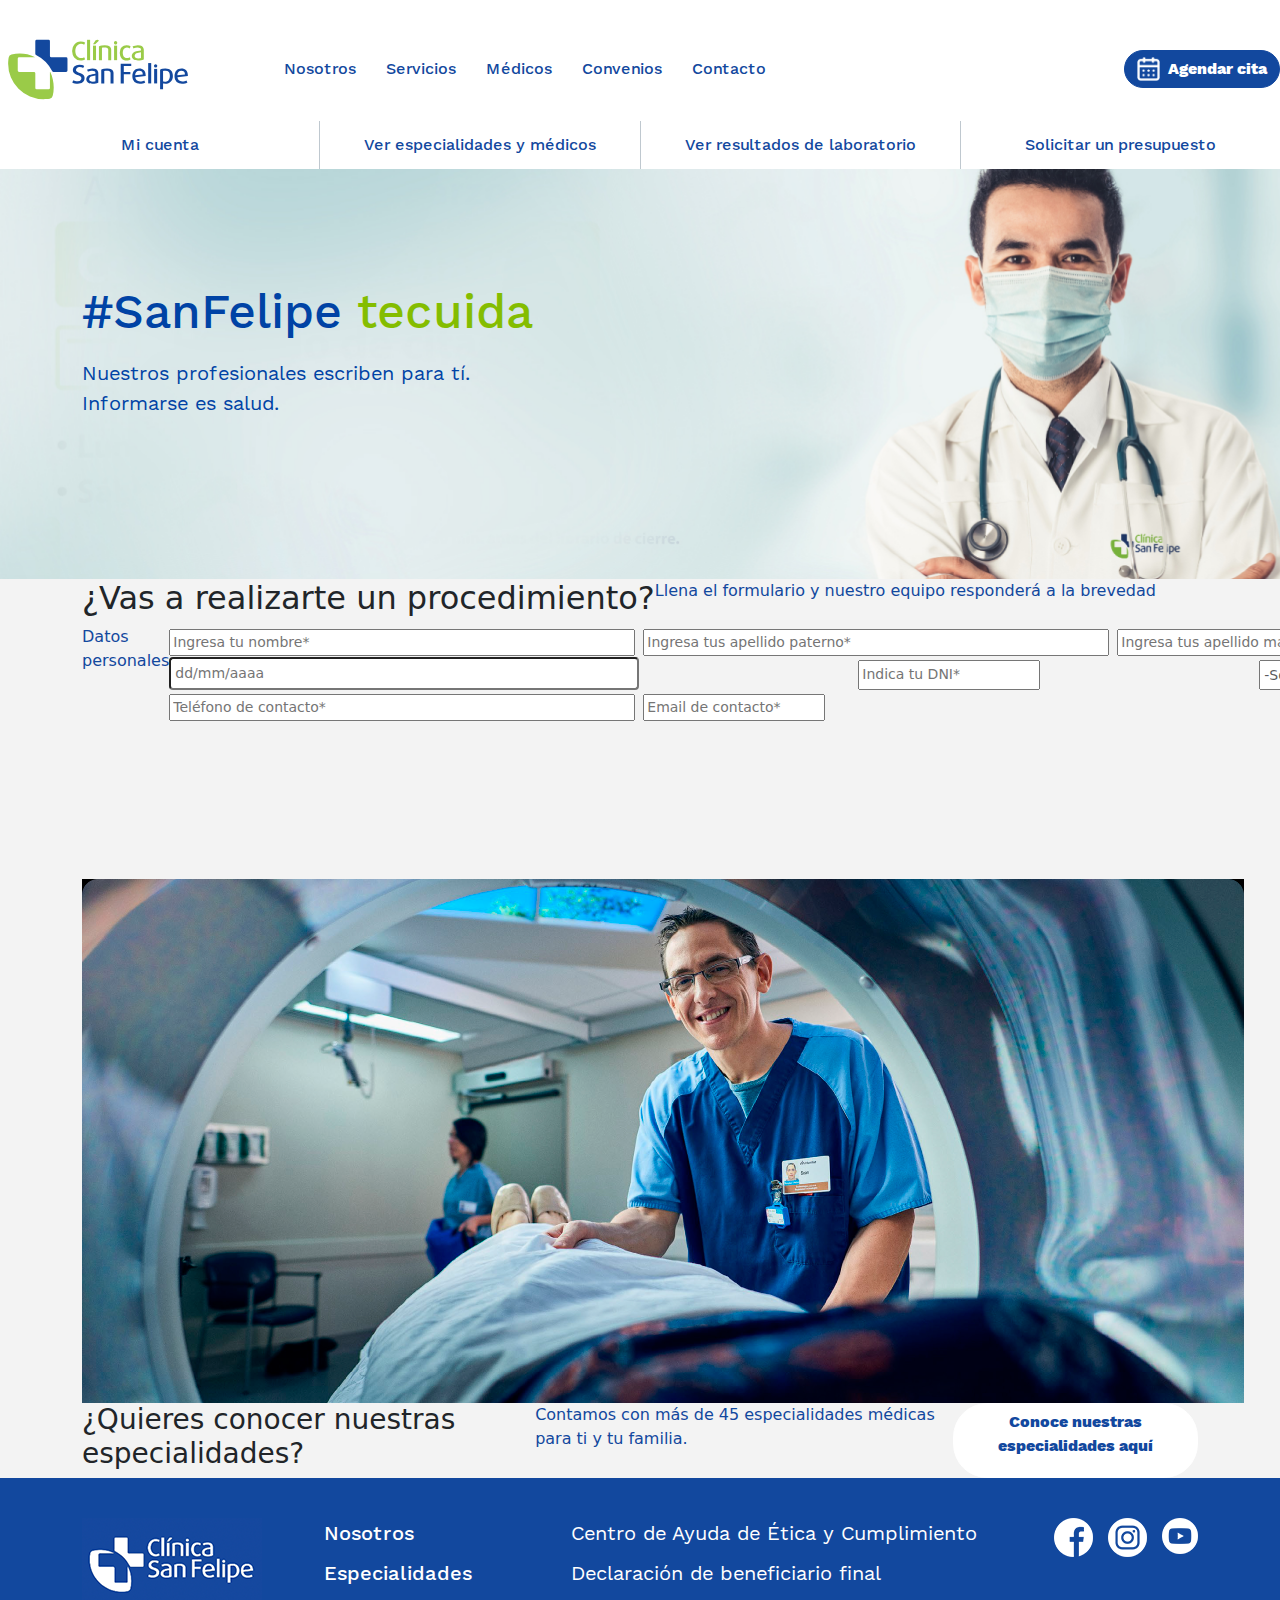
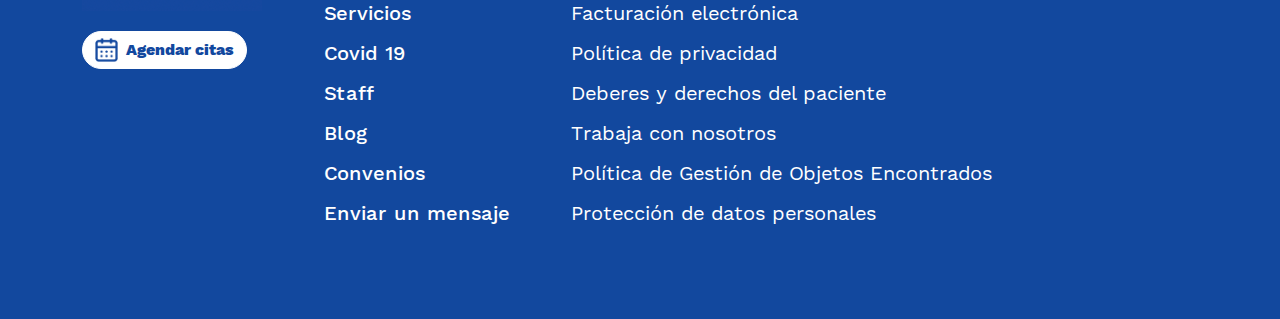
==== blog.html @ bca21cb3 "especialidades" ====
<!DOCTYPE html>
<html lang="en">
<head>
    <meta charset="UTF-8">
    <meta name="viewport" content="width=device-width, initial-scale=1.0">
    <title>Clínica San Felipe una clínica privada que ofrece atención de salud de alta complejidad a sus pacientes. | Clinica San Felipe</title>

    <link rel="stylesheet" href="https://cdnjs.cloudflare.com/ajax/libs/animate.css/4.1.1/animate.min.css"/>

    <script src="https://code.jquery.com/jquery-3.6.0.min.js"></script>

    <link href="https://cdn.jsdelivr.net/npm/bootstrap@5.3.3/dist/css/bootstrap.min.css" rel="stylesheet" integrity="sha384-QWTKZyjpPEjISv5WaRU9OFeRpok6YctnYmDr5pNlyT2bRjXh0JMhjY6hW+ALEwIH" crossorigin="anonymous">
    <script src="https://cdn.jsdelivr.net/npm/bootstrap@5.3.3/dist/js/bootstrap.bundle.min.js" integrity="sha384-YvpcrYf0tY3lHB60NNkmXc5s9fDVZLESaAA55NDzOxhy9GkcIdslK1eN7N6jIeHz" crossorigin="anonymous"></script>
    <script src="js/owl.carousel.min.js"></script>    
    <script src="js/bootstrap-datepicker.js"></script>

    <link rel="stylesheet" href="js/assets/owl.carousel.min.css">
    <link rel="stylesheet" href="js/assets/owl.theme.default.min.css">
    <link rel="stylesheet" href="js/assets/ajax-loader.gif">
    <link rel="stylesheet" href="css/style.css">
    <link rel="stylesheet" href="css/blog.css">
    <link rel="stylesheet" href="css/datepicker.css">
    <link rel="shortcut icon" href="images/favicon.png" type="image/png">

    <script src="js/scripts.js"></script>
</head>
<body>
    <!-- header -->
    <div class="header">
        <div class="d-flex menu">
            <div class="d-flex align-items-center gap-5">
                <div class="area-logo">
                    <img src="images/nuevo-logo-san-felipe-final-01.svg" alt="logo" class="logo">
                </div>
                <div class="cta-mobile">
                    <a href="" class="btn btn-primary gap-2">
                        <img src="images/calendar.png" alt="" class="animacion-bounce">
                        <span>Agendar cita</span>
                    </a>
                </div>
                <ul class="list-menu">
                    <li class="item"><a href="">Nosotros</a></li>
                    <li class="item"><a href="">Servicios</a></li>
                    <li class="item"><a href="">Médicos</a></li>
                    <li class="item"><a href="">Convenios</a></li>
                    <li class="item"><a href="">Contacto</a></li>
                </ul>
            </div>
            <div class="d-flex align-items-center gap-4">
                <div class="telefono">
                    <a href="tel:012190000">
                        <img src="images/phone.png" alt="">
                        <span>219 0000</span>
                    </a>  
                </div>
                <div class="cta">
                    <a href="" class="btn btn-primary gap-2">
                        <img src="images/calendar.png" alt="" class="animacion-bounce">
                        <span>Agendar cita</span>
                    </a>
                </div>
                <button class="navbar-toggler collapsed">
                    <span class="navbar-toggler-icon"></span>
                </button>
                <div class="menu-mobile">
                    <button class="btn btn-close">
                    </button>
                    <div class="d-flex flex-column gap-2">
                        <div class="telefono">
                            <a href="tel:012190000">
                                <img src="images/phone.png" alt="">
                                <span>219 0000</span>
                            </a>  
                        </div>
                        <ul class="list-menu">
                            <li class="item"><a href="nosotros.html">Nosotros</a></li>
                            <li class="item"><a href="">Servicios</a></li>
                            <li class="item"><a href="">Médicos</a></li>
                            <li class="item"><a href="">Convenios</a></li>
                            <li class="item"><a href="">Contacto</a></li>
                        </ul>
                    </div>
                </div>
            </div>
        </div>
        <div class="d-flex submenu">
            <ul class="list-submenu">
                <li class="item"><a href="">Mi cuenta</a></li>
                <li class="item"><a href="">Ver especialidades y médicos</a></li>
                <li class="item"><a href="">Ver resultados de laboratorio</a></li>
                <li class="item"><a href="">Solicitar un presupuesto</a></li>
            </ul>
        </div>
    </div>
    <!-- fin header -->

    <div class="d-flex flex-column px-0 container-csf">
        <!-- banner -->
        <section class="banner-nosotros">
            <div class="container h-100">
                <div class="d-flex banner-nosotros-texto">
                    <h1>#SanFelipe <span class="verde">tecuida</span></h1>
                    <p>Nuestros profesionales escriben para tí. <br>
                        Informarse es salud. </p>
                </div>
            </div>
        </section>
        <!-- fin banner -->
        <!-- servicios -->
        <section class="servicios">
            <div class="container">
                <div class="d-flex servicios-texto">
                    <h2>
                        ¿Vas a realizarte un procedimiento?
                    </h2>
                    <p>
                        Llena el formulario y nuestro equipo responderá a la brevedad
                    </p>
                </div>
            </div>
        </section>
        <!-- fin servicios -->

        <section>
            <div class="container">
                <div class="d-flex formulario-contacto">

                    <div class="d-flex deco">
                        <div class="line"></div>
                        <p>
                            Datos personales
                        </p>
                        <div class="line"></div>
                    </div>
                    
                   
                    <form action="" class="form">
                        <div class="d-flex inputs">
                            <div class="d-flex flex-column">
                                <div class="d-flex row-inputs-3 gap-2">
                                    <div class="d-flex">
                                        <input type="text" id="nombres" name="nombres" value="" size="60" maxlength="50" placeholder="Ingresa tu nombre*" class="form-text required" required="required">
                                    </div>
                                    <div class="d-flex">
                                        <input type="text" id="apellidoP" name="apellidoP" value="" size="60" maxlength="50" placeholder="Ingresa tus apellido paterno*" class="form-text required" required="required">
                                    </div>
                                    <div class="d-flex">
                                        <input type="text" id="apellidoM" name="apellidom" value="" size="60" maxlength="50" placeholder="Ingresa tus apellido materno*" class="form-text required" required="required">
                                    </div>
                                </div>
                                <div class="d-flex row-inputs-3 gap-2">
                                    <div class="d-flex flex-fill">
                                        <input type="text" id="fecha" name="fecha" value="" size="60" maxlength="50" placeholder="dd/mm/aaaa" class="form-text required datepicker" required="required">
                                    </div>
                                    <div class="d-flex flex-fill">
                                        <input type="number" id="dni" name="dni" value="" size="60" maxlength="50" placeholder="Indica tu DNI*" class="form-text required" required="required">
                                    </div>
                                    <div class="d-flex flex-fill">
                                        <select name="sexo" id="sexo" class="form-text required">
                                            <option value="">-Seleccionar-</option>
                                            <option value="hombre">Hombre</option>
                                            <option value="mujer">Mujer</option>
                                        </select>
                                    </div>
                                </div>
                                
                                <div class="d-flex row-inputs-2 gap-2">
                                    <div class="d-flex ">
                                        <input type="text" id="telefono" name="telefono" value="" size="60" maxlength="9" placeholder="Teléfono de contacto*" class="form-text required" required="required">
                                    </div>
                                    <div class="d-flex flex-fill">
                                        <input type="email" id="correo_electronico" name="correo_electronico" value="" size="20" maxlength="120" placeholder="Email de contacto*" class="form-text required" required="required" >
                                    </div>
                                </div>
                                
                            </div>
                        </div>
                    </form>


                    <div class="d-flex deco">
                        <div class="line"></div>
                        <p>
                            Datos de procedimiento (revisa los datos en tu órden médica)
                        </p>
                        <div class="line"></div>
                    </div>
                    
                   
                    <form action="" class="form">
                        <div class="d-flex inputs">
                            <div class="d-flex flex-column">

                                <div class="d-flex row-inputs-2 gap-2">
                                    <div class="d-flex ">
                                        <input type="text" id="especialidad" name="especialidad" value="" size="60" maxlength="120" placeholder="Especialidad" class="form-text required" required="required">
                                    </div>
                                    <div class="d-flex flex-fill">
                                        <input type="text" id="diagnostico" name="diagnostico" value="" size="20" maxlength="120" placeholder="Diagnostico" class="form-text required" required="required" >
                                    </div>
                                </div>

                                <div class="d-flex row-inputs-3 gap-2">
                                    <div class="d-flex">
                                        <input type="text" id="dias" name="dias" value="" size="60" maxlength="50" placeholder="días de hospitalización" class="form-text required" required="required">
                                    </div>
                                    <div class="d-flex flex-fill">
                                        <input type="text" id="fecha2" name="fecha2" value="" size="60" maxlength="50" placeholder="dd/mm/aaaa" class="form-text required datepicker" required="required">
                                    </div>
                                    <div class="d-flex">
                                        <select name="sexo" id="sexo" class="form-text required">
                                            <option value="" selected="selected">- Seleccionar -</option>
                                            <option value="No">No</option>
                                            <option value="Otro">Otro</option>
                                            <option value="Colsanitas">Colsanitas</option>
                                            <option value="La Positiva Seguros y Reaseguros">La Positiva Seguros y Reaseguros</option>
                                            <option value="Mapfre Perú Cia. de Seguros y Reaseguros">Mapfre Perú Cia. de Seguros y Reaseguros</option>
                                            <option value="Mapfre Perú S.A. Entidad Prestadora de Salud">Mapfre Perú S.A. Entidad Prestadora de Salud</option>
                                            <option value="Oncosalud S.A.C">Oncosalud S.A.C</option>
                                            <option value="Pacífico Peruano Suiza">Pacífico Peruano Suiza</option>
                                            <option value="Pacífico EPS">Pacífico EPS</option>
                                            <option value="Rimac Internacional Cia. de Seguros">Rimac Internacional Cia. de Seguros</option>
                                            <option value="Rimac Internacional E.P.S">Rimac Internacional E.P.S</option>
                                        </select>
                                    </div>
                                </div>

                                <div class="d-flex row-inputs-3 gap-2">
                                    <div class="d-flex flex-fill">
                                        <input type="text" id="medico" name="medico" value="" size="60" maxlength="50" placeholder="Médico tratante" class="form-text required" required="required">
                                    </div>
                                    <div class="d-flex flex-fill">
                                        <input type="text" id="intervencion" name="intervencion" value="" size="60" maxlength="50" placeholder="Nombre de la intervención" class="form-text required" required="required">
                                    </div>
                                    <div class="d-flex flex-fill flex-column align-items-end">
                                        <input type="file" id="medico" name="medico" value="" size="60" maxlength="50" placeholder="Médico tratante" class="form-text required" required="required">
                                        <span style="text-align: right; font-size: 12px;">
                                            Máximo 1 fichero.<br>
                                            límite de 2 MB. <br>
                                            Tipos permitidos: jpg, pdf, doc, docx.
                                        </span>
                                    </div>
                                </div>
                                
                            </div>
                        </div>
                        <div class="d-flex justify-content-center align-items-center pb-3 gap-1" style="width:100%;">
                                Cláusula Informativa de 
                                <a href="#" target="_blank">Protección de Datos Personales</a> 
                                * 
                        </div> 
                        <div class="d-flex form-cta">
                                
                            <div class="d-flex flex-column">
                                <p>(*) Campo Obligatorio</p>
                                <div class="d-flex">
                                    <input type="checkbox" id="acepto_cookies" name="acepto_cookies" value="" class="form-checkbox" required="required">
                                    <div style="width:100%;">He leído y acepto las condiciones establecidas en la <a href="#" target="_blank">política de cookies</a> * </div>
                                </div>
                            </div>

                            <div class="d-flex cta">
                                <a href="" class="btn btn-primary" type="submit">Enviar</a>
                            </div>
                            
                        </div>

                        
                        
                    </form>
                </div>
            </div>
        </section>

        
         <!--banner-->
         <section class="banner">
            <div class="container banner-servicios">
                <div class="d-flex banner-img">
                    <img src="images/banner-servicios-bottom.png" alt="">
                </div>
                <div class="d-flex banner-texto">
                    <h3>¿Quieres conocer nuestras especialidades?
                    </h3>
                    <p>Contamos con más de 45 especialidades médicas para ti y tu familia.</p>
                    <a href="" class="btn btn-primary-basic">Conoce nuestras especialidades aquí </a>
                </div>
            </div>
        </section>
        <!--fin banner-->
        
    </div>

    <!-- footer --> 
    <div class="footer">
        <div class="container container-footer">
            <div class="d-flex footer-col w-150px">
                <img src="images/logo2.png" alt="">
                <div class="cta">
                    <a href="" class="btn btn-primary-basic gap-2">
                        <img src="images/calendar.png" alt="" class="animacion-bounce">
                        <span>Agendar citas</span>
                    </a>
                </div>
            </div>
            <div class="d-flex footer-col w-150px">
                <ul class="list-footer">
                    <li class="item"><a href="">Nosotros</a></li>
                    <li class="item"><a href="">Especialidades</a></li>
                    <li class="item"><a href="">Servicios</a></li>
                    <li class="item"><a href="">Covid 19</a></li>
                    <li class="item"><a href="">Staff</a></li>
                    <li class="item"><a href="">Blog</a></li>
                    <li class="item"><a href="">Convenios</a></li>
                    <li class="item"><a href="">Enviar un mensaje</a></li>
                </ul>
            </div>
            <div class="d-flex footer-col">
                <ul class="list-footer-2">
                    <li class="item"><a href="">Centro de Ayuda de Ética y Cumplimiento</a></li>
                    <li class="item"><a href="">Declaración de beneficiario final</a></li>
                    <li class="item"><a href="">Facturación electrónica</a></li>
                    <li class="item"><a href="">Política de privacidad</a></li>
                    <li class="item"><a href="">Deberes y derechos del paciente</a></li>
                    <li class="item"><a href="">Trabaja con nosotros</a></li>
                    <li class="item"><a href="">Política de Gestión de Objetos Encontrados</a></li>
                    <li class="item"><a href="">Protección de datos personales</a></li>
                </ul>
            </div>
            <div class="d-flex footer-col">
                <div class="rrss">
                    <a href=""><img src="images/fb2.png" alt=""></a>
                    <a href=""><img src="images/insta2.png" alt=""></a>
                    <a href=""><img src="images/ytb2.png" alt=""></a>
                </div>
                <div class="cta-mobile">
                    <a href="" class="btn btn-primary-basic gap-2 px-4 py-2">
                        <img src="images/calendar.png" alt="" class="animacion-bounce">
                        <span>Agendar citas</span>
                    </a>
                </div>
            </div>
        </div>

    </div>
    <!-- fin footer -->

    <div class="scroll-to-top">
        <img src="images/arrow-grey.png" alt="" class="w-75">
    </div>

    <script>
        $('.datepicker').datepicker();
    </script>
</body>
</html>
---- css/style.css ----
/*    style global */
/*colores
#12489e
*/
@font-face {
    font-family: 'Work Sans Light';
    src: url(../fonts/WorkSans-Bold.ttf) format('truetype');
    font-weight: 100;
    font-display: fallback;
}
@font-face {
    font-family: 'Work Sans Regular';
    src: url(../fonts/WorkSans-Regular.ttf) format('truetype');
    font-weight: 400;
    font-display: fallback;
}
@font-face {
    font-family: 'Work Sans Medium';
    src: url(../fonts/WorkSans-Medium.ttf) format('truetype');
    font-weight: 500;
    font-display: fallback;
}
@font-face {
    font-family: 'Work Sans Bold';
    src: url(../fonts/WorkSans-Medium.ttf) format('truetype');
    font-weight: 600;
    font-display: fallback;
}
@font-face {
    font-family: 'Work Sans Extra Bold';
    src: url(../fonts/WorkSans-ExtraBold.ttf) format('truetype');
    font-weight: 700;
    font-display: fallback;
}
@font-face {
    font-family: 'Work Sans Black';
    src: url(../fonts/WorkSans-Black.ttf) format('truetype');
    font-weight: 900;
    font-display: fallback;
}



a,
p,i,
.title,
.subtitle{
    color: #12489e;
}
p.strong{
    font-family: 'Work Sans Extra Bold' !important;
}
h4{
    letter-spacing: -0.75px;
}
.btn-primary{
    background-color: #12489e !important;
    border-color: #12489e !important;
    color: #fff !important;
}
.btn-primary-outline{
    background-color: #ffff !important;
    border-color: #0043A5 !important;
    color: #0043A5 !important;
}
.btn-primary-basic{
    background-color: #fff !important;
    border-color: #fff !important;
    color: #12489e !important;
}
.btn-secondary{
    background-color: #84bd00 !important;
    border-color: #84bd00 !important;
    color: #fff !important;
}
.btn-secondary-basic{
    background-color: #fff !important;
    border-color: #fff !important;
    color: #84bd00 !important;
}
.btn-italic{
    font-style: italic !important;
}

input[type=text]:focus,
input[type=number]:focus,
input[type=email]:focus{
    outline: none;
}

.header{
    position: relative;
    width: 100%;
    display: flex;
    flex-direction: column;
    align-items: center;

    background-color: #fff;
}
.navbar-toggler{
    display: none;
    padding: 10px;
}
.navbar-toggler-icon{
    background-image: url(../images/icon-menu.svg);
}
.cta-mobile{
    display: none;
}
.menu,
.submenu{
    display: flex;
    flex: 1;
    justify-content:space-between;
    width: 100%;
    max-width: 1357px;
}
.submenu{
    /* visibility: hidden; */
    position: absolute;
    bottom: -30px;
    z-index: 2;

    max-width: none;
    background-color: #BFC8CF;
    
}
.header.sticky-top{
    position: fixed;
    opacity: 0;
    top: 0;
    animation: menu; 
    animation-duration: .75s;
    animation-fill-mode: both;
}
@keyframes menu {
    0% {
      transform: translateY(-25%);
    }
    100% {
      transform: translateY(0);
      opacity: 1;
    }
  }
@-webkit-keyframes menu {
0% {
    transform: translateY(-25%);
    }
    100% {
    transform: translateY(0);
    opacity: 1;
    }
}
.header.sticky-top .submenu{
    visibility: visible;
}

.logo{
    width: 196px;
}
.list-menu,
.list-submenu{
    display: flex;
    gap: 30px;
    padding: 0px 40px;

    list-style: none;
    margin-bottom: 0;

    font-size: 16px;
    font-family: 'Work Sans Medium';
}
.list-menu a,
.list-submenu a{
    text-decoration: none;
}
.list-submenu {
    display: flex;
    flex: 1;
    gap: 1px;

    padding: 0;
}
.list-submenu .item{
    width: 25%;
    background-color: #fff;
}
.list-submenu a {
    display: flex;
    justify-content: center;
    padding: 12px 0;
}
.menu-mobile{
    display: none;

    justify-content: unset;
    flex-direction: column;
    align-items: flex-end;
    gap: 20px;
    padding: 40px 15px;
    position: fixed;
    z-index: 2000;
    transition: all 0.3s ease;
    top: 0;
    bottom: 0;
    right: -30%;
    width: 0;
    height: 100vh !important;
    display: block;
    background-color: #fff;
}
.menu-mobile.show{
    right: 0;
    width: 80%;
}
.telefono{
    display: flex;
}
.telefono a{
    display: flex;
    gap: 10px;
    align-items: center;


    text-decoration: none;

    font-size: 25px;
    font-family: 'Work Sans Bold';
}
.telefono a img{
    width: 32px;
}
.btn{
    display: flex;

    border-radius: 34px;

    font-family: 'Work Sans Extra Bold';
}
.btn.btn-primary-basic img{
    filter: invert(79%) sepia(36%) saturate(5275%) hue-rotate(211deg) brightness(81%) contrast(90%);
}

.animacion-bounce{
    width: 23px;
    height: fit-content;
    animation: slidein; 
    animation-duration: 1.5s;
    animation-iteration-count: infinite;
    animation-fill-mode: both;
}
@keyframes slidein {
    0% {
      transform: translateY(5%);
    }
    50% {
      transform: translateY(-10%);
    }
    100% {
      transform: translateY(5%);
    }
  }
  @-webkit-keyframes slidein {
    0% {
      transform: translateY(5%);
    }
    50% {
      transform: translateY(-10%);
    }
    100% {
      transform: translateY(5%);
    }
  }
.footer{
    display: flex;
    flex: 1;
    justify-content: center;

    padding: 40px 0 75px;

    background-color: #12489e;
}
.container-footer{
    display: flex;
   justify-content: space-between;

   width: 100%;
}
.list-footer{
    display: flex;
    flex-direction: column;
    gap: 10px;

    list-style: none;
    padding: 0;
}
.list-footer .item a{

    font-family: 'Work Sans Bold';
    font-size: 20px;
    text-decoration: none; 

    color: #fff;
}
.list-footer-2{
    display: flex;
    flex-direction: column;
    gap: 10px;

    list-style: none;
    padding: 0;
}
.list-footer-2 .item a{

    font-family: 'Work Sans Regular';
    font-size: 20px;
    text-decoration: none; 

    color: #fff;
}
.footer-col{
    flex-direction: column;
    align-items: flex-start;
    gap: 20px;
}
.w-150px{
    min-width: 150px;
}
.rrss{
    display: flex;
    gap: 15px;
}
.hide{
    visibility: hidden;
    max-height: 0;
    transition: all 0.3s;
}
.container-csf{
    background-color: #f3f3f3;
}
.scroll-to-top{
    display: flex;
    justify-content: center;
    align-items: center;

    cursor: pointer;
    position: fixed;
    z-index: 100;
    width: 45px;
    height: 45px;
    bottom: 30px;
    border-radius: 40px;
    right: 30px;
    margin-right: 60px;
    opacity: 0;
    transform: translateY(100px);
    transition: all 1s ease;

    background-color: #0043a5;
    border: solid 3px #84bd00;
}
.scroll-to-top img{
    transform: translateY(-2px);
}
.scroll-to-top.show-scroll{
    opacity: 1;
    transform: translateY(0px);
}

.badge{
    font-size: 12px;
    font-weight: 600;
    color: #667076;
    border: 1px solid #667076;
    padding: .2rem;
    border-radius: 3px;
    width: fit-content !important;
    margin-top: 10px;
}

.breadcrumbs{
    padding: 20px 0;

    gap: 5px;
    font-size: 16px;
    font-family: 'Work Sans Bold';
}
.breadcrumbs .bc-link{
    text-decoration: none;
    color: #667076;
}
.breadcrumbs .bc-active{
    color: #0043a5;
}

@media all and (max-width: 1280px){
    .telefono{
        display: none;
    }
    
}
@media all and (max-width: 991px){
    .scroll-to-top{
        bottom: 15px;
        right: 15px;
        margin-right: 0;
    }
    .logo{
        width: 140px;
    }
    .cta-mobile{
        display: block;
    }
    .cta{
        display: none;
    }
    .header .header-region-container{
        width: 100%;
    }
    
    .list-menu, .list-submenu{
        padding: 0;
        display: none;
    }
    .menu-mobile{
        display: flex;
    }
    .menu-mobile .telefono{
        display: block;
    }
    .menu-mobile .telefono a img{
        width: 28px;
    }
    .menu-mobile .telefono a{
        font-size: 16px;
    }
    .menu-mobile .list-menu{
        display: flex;
        flex-direction: column;
        gap: 10px;
    }
    .menu-mobile .list-menu .item{
        display: flex;
        align-self: flex-end;
    }
    .navbar-toggler{
        display: block;
    }
    .breadcrumbs{
        flex-direction: column;
    }

    .container-footer{
        flex-direction: column;
        align-items: center;
        gap: 30px;
    }
    .list-footer,
    .list-footer-2{
        text-align: center;
    }
    .list-footer .item a {
        font-family: 'Work Sans Extra Bold';
    }
    .footer-col:first-child{
        order: -2;
        border-bottom: 1px solid #fff;
        width: 85%;
        align-items: center;
    }
    .footer-col:last-child{
        order: -1;
        align-items: center;
    }
}
---- css/blog.css ----
.banner-nosotros{
    height: 440px;

    background-image: url(../images/banner_1.png);
    background-size: cover;
    background-repeat: no-repeat;
    background-position: center;
}
.banner-nosotros-texto{
    flex-direction: column;
    justify-content: center;
    gap: 10px;

    width: 465px;
    height: 100%;
}
.banner-nosotros-texto h1{
    font-size: 48px;
    font-family: 'Work Sans Bold';
    color: #0043a5;
}
.banner-nosotros-texto p{
    font-size: 20px;
    font-family: 'Work Sans Regular';

    color: #0043a5;
}
.banner-nosotros-texto h1 .verde{
    color: #84BD00;
}
---- css/datepicker.css ----
/*!
 * Datepicker for Bootstrap
 *
 * Copyright 2012 Stefan Petre
 * Improvements by Andrew Rowls
 * Licensed under the Apache License v2.0
 * http://www.apache.org/licenses/LICENSE-2.0
 *
 */
.datepicker {
  padding: 4px;
  margin-top: 1px;
  -webkit-border-radius: 4px;
  -moz-border-radius: 4px;
  border-radius: 4px;
  direction: ltr;
  /*.dow {
		border-top: 1px solid #ddd !important;
	}*/

}
.datepicker-inline {
  width: 220px;
}
.datepicker.datepicker-rtl {
  direction: rtl;
}
.datepicker.datepicker-rtl table tr td span {
  float: right;
}
.datepicker-dropdown {
  top: 0;
  left: 0;
}
.datepicker-dropdown:before {
  content: '';
  display: inline-block;
  border-left: 7px solid transparent;
  border-right: 7px solid transparent;
  border-bottom: 7px solid #ccc;
  border-bottom-color: rgba(0, 0, 0, 0.2);
  position: absolute;
  top: -7px;
  left: 6px;
}
.datepicker-dropdown:after {
  content: '';
  display: inline-block;
  border-left: 6px solid transparent;
  border-right: 6px solid transparent;
  border-bottom: 6px solid #ffffff;
  position: absolute;
  top: -6px;
  left: 7px;
}
.datepicker > div {
  display: none;
}
.datepicker.days div.datepicker-days {
  display: block;
}
.datepicker.months div.datepicker-months {
  display: block;
}
.datepicker.years div.datepicker-years {
  display: block;
}
.datepicker table {
  margin: 0;
}
.datepicker td,
.datepicker th {
  text-align: center;
  width: 20px;
  height: 20px;
  -webkit-border-radius: 4px;
  -moz-border-radius: 4px;
  border-radius: 4px;
  border: none;
}
.table-striped .datepicker table tr td,
.table-striped .datepicker table tr th {
  background-color: transparent;
}
.datepicker table tr td.day:hover {
  background: #eeeeee;
  cursor: pointer;
}
.datepicker table tr td.old,
.datepicker table tr td.new {
  color: #999999;
}
.datepicker table tr td.disabled,
.datepicker table tr td.disabled:hover {
  background: none;
  color: #999999;
  cursor: default;
}
.datepicker table tr td.today,
.datepicker table tr td.today:hover,
.datepicker table tr td.today.disabled,
.datepicker table tr td.today.disabled:hover {
  background-color: #fde19a;
  background-image: -moz-linear-gradient(top, #fdd49a, #fdf59a);
  background-image: -ms-linear-gradient(top, #fdd49a, #fdf59a);
  background-image: -webkit-gradient(linear, 0 0, 0 100%, from(#fdd49a), to(#fdf59a));
  background-image: -webkit-linear-gradient(top, #fdd49a, #fdf59a);
  background-image: -o-linear-gradient(top, #fdd49a, #fdf59a);
  background-image: linear-gradient(top, #fdd49a, #fdf59a);
  background-repeat: repeat-x;
  filter: progid:DXImageTransform.Microsoft.gradient(startColorstr='#fdd49a', endColorstr='#fdf59a', GradientType=0);
  border-color: #fdf59a #fdf59a #fbed50;
  border-color: rgba(0, 0, 0, 0.1) rgba(0, 0, 0, 0.1) rgba(0, 0, 0, 0.25);
  filter: progid:DXImageTransform.Microsoft.gradient(enabled=false);
}
.datepicker table tr td.today:hover,
.datepicker table tr td.today:hover:hover,
.datepicker table tr td.today.disabled:hover,
.datepicker table tr td.today.disabled:hover:hover,
.datepicker table tr td.today:active,
.datepicker table tr td.today:hover:active,
.datepicker table tr td.today.disabled:active,
.datepicker table tr td.today.disabled:hover:active,
.datepicker table tr td.today.active,
.datepicker table tr td.today:hover.active,
.datepicker table tr td.today.disabled.active,
.datepicker table tr td.today.disabled:hover.active,
.datepicker table tr td.today.disabled,
.datepicker table tr td.today:hover.disabled,
.datepicker table tr td.today.disabled.disabled,
.datepicker table tr td.today.disabled:hover.disabled,
.datepicker table tr td.today[disabled],
.datepicker table tr td.today:hover[disabled],
.datepicker table tr td.today.disabled[disabled],
.datepicker table tr td.today.disabled:hover[disabled] {
  background-color: #fdf59a;
}
.datepicker table tr td.today:active,
.datepicker table tr td.today:hover:active,
.datepicker table tr td.today.disabled:active,
.datepicker table tr td.today.disabled:hover:active,
.datepicker table tr td.today.active,
.datepicker table tr td.today:hover.active,
.datepicker table tr td.today.disabled.active,
.datepicker table tr td.today.disabled:hover.active {
  background-color: #fbf069 \9;
}
.datepicker table tr td.active,
.datepicker table tr td.active:hover,
.datepicker table tr td.active.disabled,
.datepicker table tr td.active.disabled:hover {
  background-color: #006dcc;
  background-image: -moz-linear-gradient(top, #0088cc, #0044cc);
  background-image: -ms-linear-gradient(top, #0088cc, #0044cc);
  background-image: -webkit-gradient(linear, 0 0, 0 100%, from(#0088cc), to(#0044cc));
  background-image: -webkit-linear-gradient(top, #0088cc, #0044cc);
  background-image: -o-linear-gradient(top, #0088cc, #0044cc);
  background-image: linear-gradient(top, #0088cc, #0044cc);
  background-repeat: repeat-x;
  filter: progid:DXImageTransform.Microsoft.gradient(startColorstr='#0088cc', endColorstr='#0044cc', GradientType=0);
  border-color: #0044cc #0044cc #002a80;
  border-color: rgba(0, 0, 0, 0.1) rgba(0, 0, 0, 0.1) rgba(0, 0, 0, 0.25);
  filter: progid:DXImageTransform.Microsoft.gradient(enabled=false);
  color: #fff;
  text-shadow: 0 -1px 0 rgba(0, 0, 0, 0.25);
}
.datepicker table tr td.active:hover,
.datepicker table tr td.active:hover:hover,
.datepicker table tr td.active.disabled:hover,
.datepicker table tr td.active.disabled:hover:hover,
.datepicker table tr td.active:active,
.datepicker table tr td.active:hover:active,
.datepicker table tr td.active.disabled:active,
.datepicker table tr td.active.disabled:hover:active,
.datepicker table tr td.active.active,
.datepicker table tr td.active:hover.active,
.datepicker table tr td.active.disabled.active,
.datepicker table tr td.active.disabled:hover.active,
.datepicker table tr td.active.disabled,
.datepicker table tr td.active:hover.disabled,
.datepicker table tr td.active.disabled.disabled,
.datepicker table tr td.active.disabled:hover.disabled,
.datepicker table tr td.active[disabled],
.datepicker table tr td.active:hover[disabled],
.datepicker table tr td.active.disabled[disabled],
.datepicker table tr td.active.disabled:hover[disabled] {
  background-color: #0044cc;
}
.datepicker table tr td.active:active,
.datepicker table tr td.active:hover:active,
.datepicker table tr td.active.disabled:active,
.datepicker table tr td.active.disabled:hover:active,
.datepicker table tr td.active.active,
.datepicker table tr td.active:hover.active,
.datepicker table tr td.active.disabled.active,
.datepicker table tr td.active.disabled:hover.active {
  background-color: #003399 \9;
}
.datepicker table tr td span {
  display: block;
  width: 23%;
  height: 54px;
  line-height: 54px;
  float: left;
  margin: 1%;
  cursor: pointer;
  -webkit-border-radius: 4px;
  -moz-border-radius: 4px;
  border-radius: 4px;
}
.datepicker table tr td span:hover {
  background: #eeeeee;
}
.datepicker table tr td span.disabled,
.datepicker table tr td span.disabled:hover {
  background: none;
  color: #999999;
  cursor: default;
}
.datepicker table tr td span.active,
.datepicker table tr td span.active:hover,
.datepicker table tr td span.active.disabled,
.datepicker table tr td span.active.disabled:hover {
  background-color: #006dcc;
  background-image: -moz-linear-gradient(top, #0088cc, #0044cc);
  background-image: -ms-linear-gradient(top, #0088cc, #0044cc);
  background-image: -webkit-gradient(linear, 0 0, 0 100%, from(#0088cc), to(#0044cc));
  background-image: -webkit-linear-gradient(top, #0088cc, #0044cc);
  background-image: -o-linear-gradient(top, #0088cc, #0044cc);
  background-image: linear-gradient(top, #0088cc, #0044cc);
  background-repeat: repeat-x;
  filter: progid:DXImageTransform.Microsoft.gradient(startColorstr='#0088cc', endColorstr='#0044cc', GradientType=0);
  border-color: #0044cc #0044cc #002a80;
  border-color: rgba(0, 0, 0, 0.1) rgba(0, 0, 0, 0.1) rgba(0, 0, 0, 0.25);
  filter: progid:DXImageTransform.Microsoft.gradient(enabled=false);
  color: #fff;
  text-shadow: 0 -1px 0 rgba(0, 0, 0, 0.25);
}
.datepicker table tr td span.active:hover,
.datepicker table tr td span.active:hover:hover,
.datepicker table tr td span.active.disabled:hover,
.datepicker table tr td span.active.disabled:hover:hover,
.datepicker table tr td span.active:active,
.datepicker table tr td span.active:hover:active,
.datepicker table tr td span.active.disabled:active,
.datepicker table tr td span.active.disabled:hover:active,
.datepicker table tr td span.active.active,
.datepicker table tr td span.active:hover.active,
.datepicker table tr td span.active.disabled.active,
.datepicker table tr td span.active.disabled:hover.active,
.datepicker table tr td span.active.disabled,
.datepicker table tr td span.active:hover.disabled,
.datepicker table tr td span.active.disabled.disabled,
.datepicker table tr td span.active.disabled:hover.disabled,
.datepicker table tr td span.active[disabled],
.datepicker table tr td span.active:hover[disabled],
.datepicker table tr td span.active.disabled[disabled],
.datepicker table tr td span.active.disabled:hover[disabled] {
  background-color: #0044cc;
}
.datepicker table tr td span.active:active,
.datepicker table tr td span.active:hover:active,
.datepicker table tr td span.active.disabled:active,
.datepicker table tr td span.active.disabled:hover:active,
.datepicker table tr td span.active.active,
.datepicker table tr td span.active:hover.active,
.datepicker table tr td span.active.disabled.active,
.datepicker table tr td span.active.disabled:hover.active {
  background-color: #003399 \9;
}
.datepicker table tr td span.old {
  color: #999999;
}
.datepicker th.switch {
  width: 145px;
}
.datepicker thead tr:first-child th,
.datepicker tfoot tr:first-child th {
  cursor: pointer;
}
.datepicker thead tr:first-child th:hover,
.datepicker tfoot tr:first-child th:hover {
  background: #eeeeee;
}
.input-append.date .add-on i,
.input-prepend.date .add-on i {
  display: block;
  cursor: pointer;
  width: 16px;
  height: 16px;
}
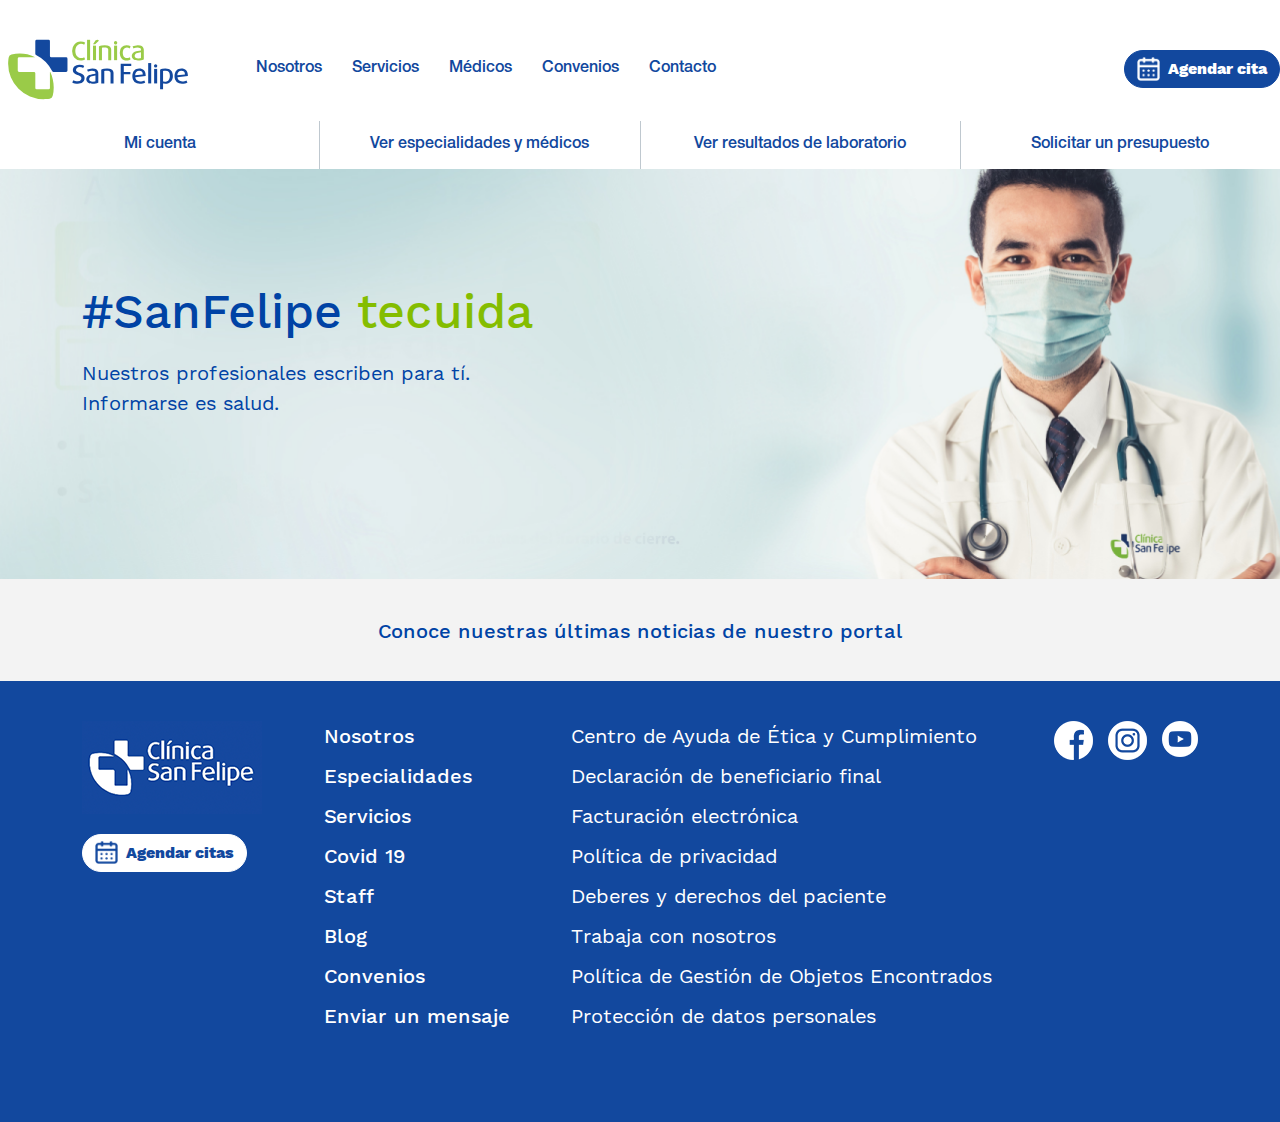
==== commit 41e3a71b: "vcx" ====
--- a/blog.html
+++ b/blog.html
@@ -111,11 +111,8 @@
             <div class="container">
                 <div class="d-flex servicios-texto">
                     <h2>
-                        ¿Vas a realizarte un procedimiento?
+                        Conoce nuestras últimas noticias de nuestro portal
                     </h2>
-                    <p>
-                        Llena el formulario y nuestro equipo responderá a la brevedad
-                    </p>
                 </div>
             </div>
         </section>
@@ -125,169 +122,10 @@
             <div class="container">
                 <div class="d-flex formulario-contacto">
 
-                    <div class="d-flex deco">
-                        <div class="line"></div>
-                        <p>
-                            Datos personales
-                        </p>
-                        <div class="line"></div>
-                    </div>
-                    
-                   
-                    <form action="" class="form">
-                        <div class="d-flex inputs">
-                            <div class="d-flex flex-column">
-                                <div class="d-flex row-inputs-3 gap-2">
-                                    <div class="d-flex">
-                                        <input type="text" id="nombres" name="nombres" value="" size="60" maxlength="50" placeholder="Ingresa tu nombre*" class="form-text required" required="required">
-                                    </div>
-                                    <div class="d-flex">
-                                        <input type="text" id="apellidoP" name="apellidoP" value="" size="60" maxlength="50" placeholder="Ingresa tus apellido paterno*" class="form-text required" required="required">
-                                    </div>
-                                    <div class="d-flex">
-                                        <input type="text" id="apellidoM" name="apellidom" value="" size="60" maxlength="50" placeholder="Ingresa tus apellido materno*" class="form-text required" required="required">
-                                    </div>
-                                </div>
-                                <div class="d-flex row-inputs-3 gap-2">
-                                    <div class="d-flex flex-fill">
-                                        <input type="text" id="fecha" name="fecha" value="" size="60" maxlength="50" placeholder="dd/mm/aaaa" class="form-text required datepicker" required="required">
-                                    </div>
-                                    <div class="d-flex flex-fill">
-                                        <input type="number" id="dni" name="dni" value="" size="60" maxlength="50" placeholder="Indica tu DNI*" class="form-text required" required="required">
-                                    </div>
-                                    <div class="d-flex flex-fill">
-                                        <select name="sexo" id="sexo" class="form-text required">
-                                            <option value="">-Seleccionar-</option>
-                                            <option value="hombre">Hombre</option>
-                                            <option value="mujer">Mujer</option>
-                                        </select>
-                                    </div>
-                                </div>
-                                
-                                <div class="d-flex row-inputs-2 gap-2">
-                                    <div class="d-flex ">
-                                        <input type="text" id="telefono" name="telefono" value="" size="60" maxlength="9" placeholder="Teléfono de contacto*" class="form-text required" required="required">
-                                    </div>
-                                    <div class="d-flex flex-fill">
-                                        <input type="email" id="correo_electronico" name="correo_electronico" value="" size="20" maxlength="120" placeholder="Email de contacto*" class="form-text required" required="required" >
-                                    </div>
-                                </div>
-                                
-                            </div>
-                        </div>
-                    </form>
-
-
-                    <div class="d-flex deco">
-                        <div class="line"></div>
-                        <p>
-                            Datos de procedimiento (revisa los datos en tu órden médica)
-                        </p>
-                        <div class="line"></div>
-                    </div>
-                    
-                   
-                    <form action="" class="form">
-                        <div class="d-flex inputs">
-                            <div class="d-flex flex-column">
-
-                                <div class="d-flex row-inputs-2 gap-2">
-                                    <div class="d-flex ">
-                                        <input type="text" id="especialidad" name="especialidad" value="" size="60" maxlength="120" placeholder="Especialidad" class="form-text required" required="required">
-                                    </div>
-                                    <div class="d-flex flex-fill">
-                                        <input type="text" id="diagnostico" name="diagnostico" value="" size="20" maxlength="120" placeholder="Diagnostico" class="form-text required" required="required" >
-                                    </div>
-                                </div>
-
-                                <div class="d-flex row-inputs-3 gap-2">
-                                    <div class="d-flex">
-                                        <input type="text" id="dias" name="dias" value="" size="60" maxlength="50" placeholder="días de hospitalización" class="form-text required" required="required">
-                                    </div>
-                                    <div class="d-flex flex-fill">
-                                        <input type="text" id="fecha2" name="fecha2" value="" size="60" maxlength="50" placeholder="dd/mm/aaaa" class="form-text required datepicker" required="required">
-                                    </div>
-                                    <div class="d-flex">
-                                        <select name="sexo" id="sexo" class="form-text required">
-                                            <option value="" selected="selected">- Seleccionar -</option>
-                                            <option value="No">No</option>
-                                            <option value="Otro">Otro</option>
-                                            <option value="Colsanitas">Colsanitas</option>
-                                            <option value="La Positiva Seguros y Reaseguros">La Positiva Seguros y Reaseguros</option>
-                                            <option value="Mapfre Perú Cia. de Seguros y Reaseguros">Mapfre Perú Cia. de Seguros y Reaseguros</option>
-                                            <option value="Mapfre Perú S.A. Entidad Prestadora de Salud">Mapfre Perú S.A. Entidad Prestadora de Salud</option>
-                                            <option value="Oncosalud S.A.C">Oncosalud S.A.C</option>
-                                            <option value="Pacífico Peruano Suiza">Pacífico Peruano Suiza</option>
-                                            <option value="Pacífico EPS">Pacífico EPS</option>
-                                            <option value="Rimac Internacional Cia. de Seguros">Rimac Internacional Cia. de Seguros</option>
-                                            <option value="Rimac Internacional E.P.S">Rimac Internacional E.P.S</option>
-                                        </select>
-                                    </div>
-                                </div>
-
-                                <div class="d-flex row-inputs-3 gap-2">
-                                    <div class="d-flex flex-fill">
-                                        <input type="text" id="medico" name="medico" value="" size="60" maxlength="50" placeholder="Médico tratante" class="form-text required" required="required">
-                                    </div>
-                                    <div class="d-flex flex-fill">
-                                        <input type="text" id="intervencion" name="intervencion" value="" size="60" maxlength="50" placeholder="Nombre de la intervención" class="form-text required" required="required">
-                                    </div>
-                                    <div class="d-flex flex-fill flex-column align-items-end">
-                                        <input type="file" id="medico" name="medico" value="" size="60" maxlength="50" placeholder="Médico tratante" class="form-text required" required="required">
-                                        <span style="text-align: right; font-size: 12px;">
-                                            Máximo 1 fichero.<br>
-                                            límite de 2 MB. <br>
-                                            Tipos permitidos: jpg, pdf, doc, docx.
-                                        </span>
-                                    </div>
-                                </div>
-                                
-                            </div>
-                        </div>
-                        <div class="d-flex justify-content-center align-items-center pb-3 gap-1" style="width:100%;">
-                                Cláusula Informativa de 
-                                <a href="#" target="_blank">Protección de Datos Personales</a> 
-                                * 
-                        </div> 
-                        <div class="d-flex form-cta">
-                                
-                            <div class="d-flex flex-column">
-                                <p>(*) Campo Obligatorio</p>
-                                <div class="d-flex">
-                                    <input type="checkbox" id="acepto_cookies" name="acepto_cookies" value="" class="form-checkbox" required="required">
-                                    <div style="width:100%;">He leído y acepto las condiciones establecidas en la <a href="#" target="_blank">política de cookies</a> * </div>
-                                </div>
-                            </div>
-
-                            <div class="d-flex cta">
-                                <a href="" class="btn btn-primary" type="submit">Enviar</a>
-                            </div>
-                            
-                        </div>
-
-                        
-                        
-                    </form>
                 </div>
             </div>
         </section>
 
-        
-         <!--banner-->
-         <section class="banner">
-            <div class="container banner-servicios">
-                <div class="d-flex banner-img">
-                    <img src="images/banner-servicios-bottom.png" alt="">
-                </div>
-                <div class="d-flex banner-texto">
-                    <h3>¿Quieres conocer nuestras especialidades?
-                    </h3>
-                    <p>Contamos con más de 45 especialidades médicas para ti y tu familia.</p>
-                    <a href="" class="btn btn-primary-basic">Conoce nuestras especialidades aquí </a>
-                </div>
-            </div>
-        </section>
-        <!--fin banner-->
         
     </div>
 
--- a/css/style.css
+++ b/css/style.css
@@ -2,6 +2,12 @@
 /*colores
 #12489e
 */
+@font-face {
+    font-family: 'Helvetica Regular';
+    src: url(../fonts/HelveticaNeueLTStd-Md.otf) format('opentype');
+    font-weight: 500;
+    font-display: fallback;
+}
 @font-face {
     font-family: 'Work Sans Light';
     src: url(../fonts/WorkSans-Bold.ttf) format('truetype');
@@ -114,6 +120,9 @@
     justify-content:space-between;
     width: 100%;
     max-width: 1357px;
+}
+.menu .d-flex.align-items-center.gap-5{
+    gap: 20px !important;
 }
 .submenu{
     /* visibility: hidden; */
@@ -168,7 +177,7 @@
     margin-bottom: 0;
 
     font-size: 16px;
-    font-family: 'Work Sans Medium';
+    font-family: 'Helvetica Regular';
 }
 .list-menu a,
 .list-submenu a{
@@ -197,7 +206,7 @@
     flex-direction: column;
     align-items: flex-end;
     gap: 20px;
-    padding: 40px 15px;
+    padding: 40px 40px;
     position: fixed;
     z-index: 2000;
     transition: all 0.3s ease;
@@ -210,8 +219,13 @@
     background-color: #fff;
 }
 .menu-mobile.show{
-    right: 0;
+    right: 0px;
     width: 80%;
+}
+button.btn.btn-close {
+    transform: translateX(10px);
+    font-size: 20px;
+    color: #0043A5;
 }
 .telefono{
     display: flex;
@@ -445,6 +459,8 @@
     }
     .navbar-toggler{
         display: block;
+        padding: 20px;
+        font-size: 20px;
     }
     .breadcrumbs{
         flex-direction: column;
--- a/css/blog.css
+++ b/css/blog.css
@@ -27,4 +27,26 @@
 }
 .banner-nosotros-texto h1 .verde{
     color: #84BD00;
+}
+
+.servicios-texto{
+    flex-direction: column;
+    align-items: center;
+    gap: 20px;
+
+    padding: 40px 0 30px;
+}
+.servicios-texto h2{
+    text-align:  center;
+    font-size: 20px;
+    font-family: 'Work Sans Medium';
+
+    color: #0043a5;
+}
+.servicios-texto p{
+    font-size: 16px;
+    font-family: 'Work Sans Regular';
+    text-align: center;
+
+    color: #667076;
 }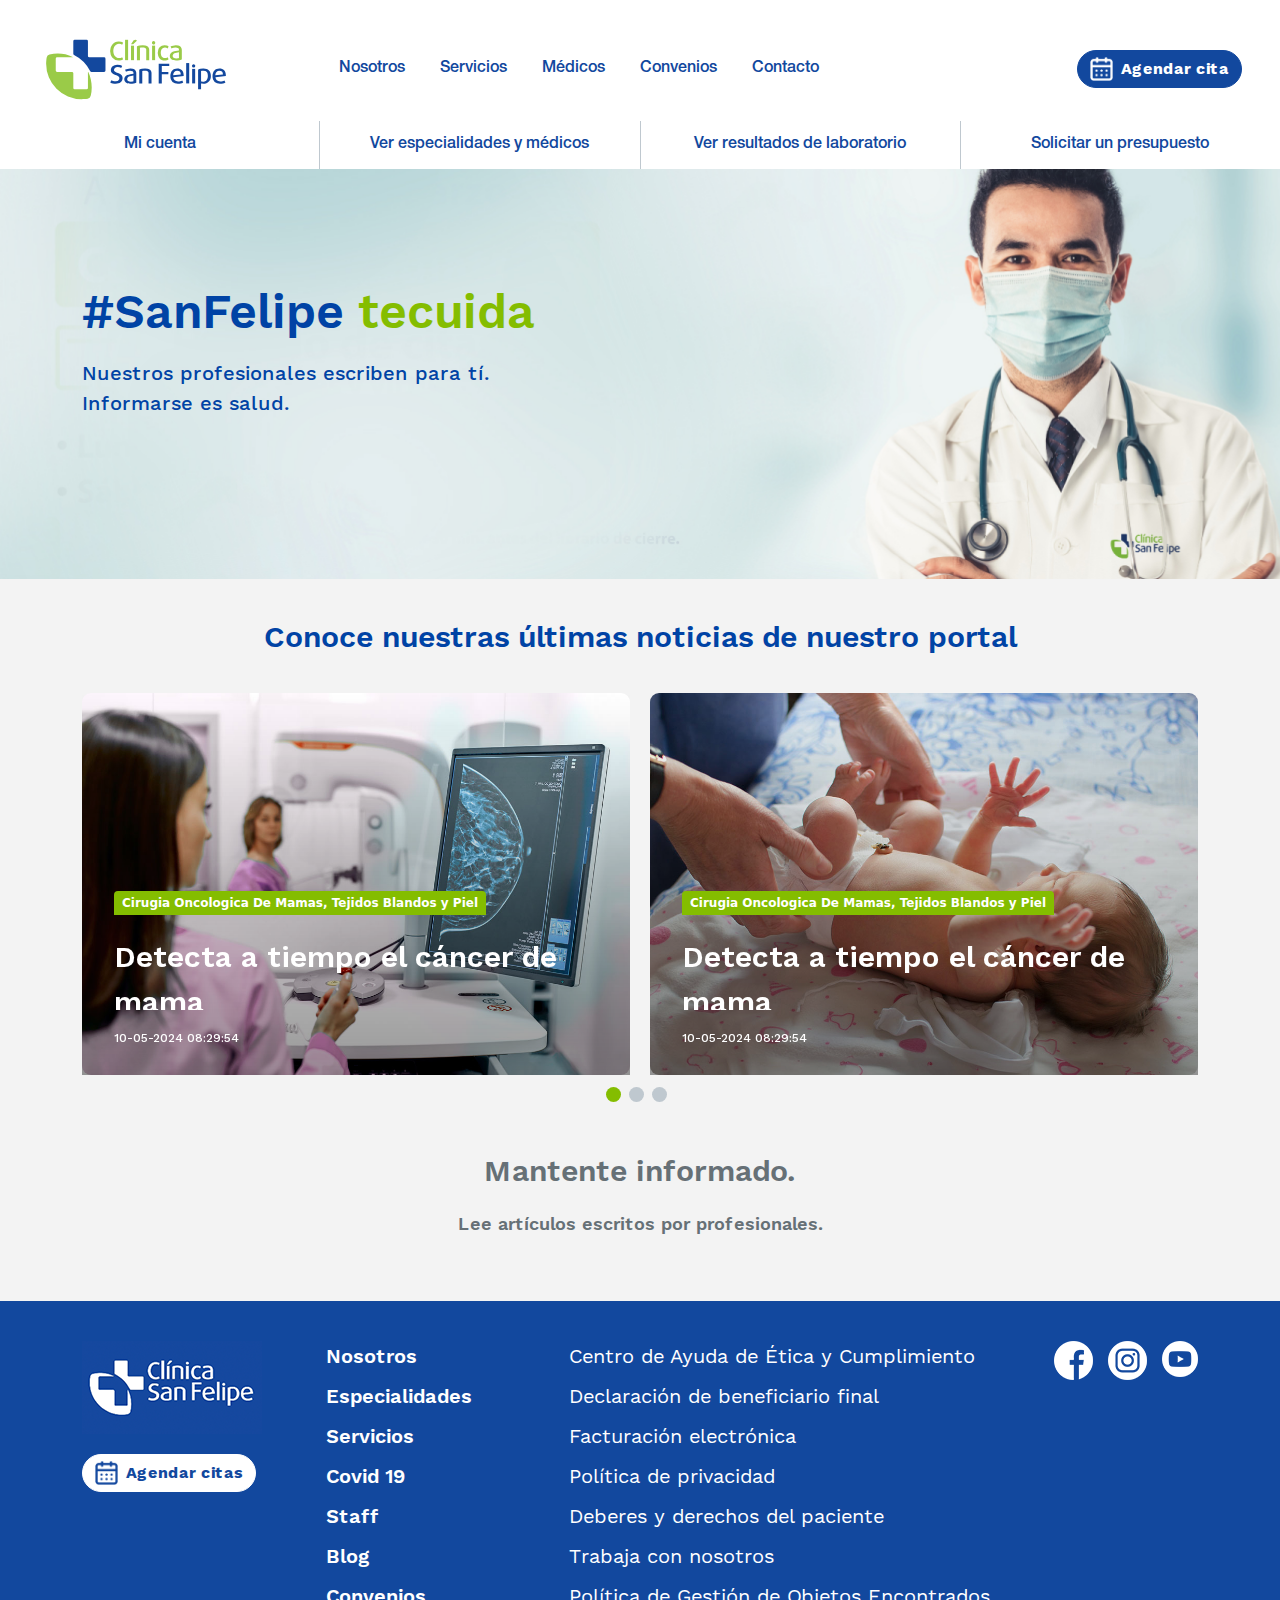
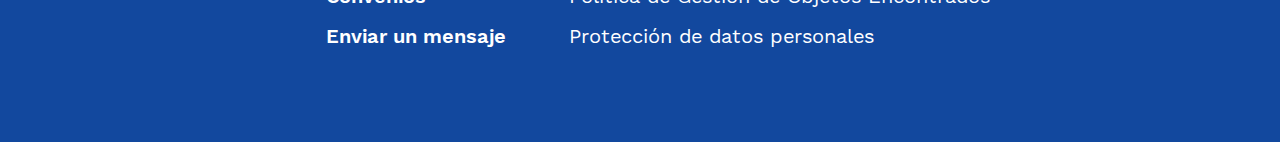
==== commit 98c18813: "blogs" ====
--- a/blog.html
+++ b/blog.html
@@ -23,6 +23,7 @@
     <link rel="shortcut icon" href="images/favicon.png" type="image/png">
 
     <script src="js/scripts.js"></script>
+    <script src="js/blog.js"></script>
 </head>
 <body>
     <!-- header -->
@@ -121,7 +122,111 @@
         <section>
             <div class="container">
                 <div class="d-flex formulario-contacto">
-
+                    <div class="owl-carousel owl-theme owl-carousel-ultimas">
+                        <div class="item">
+                            <div class="d-flex item-ultima" style="background-image: url('images/banner-um-mobile.jpg');">
+                                <div class="d-flex item-ultima-texto">
+                                    <div class="tag-flotante">
+                                        Cirugia Oncologica De Mamas, Tejidos Blandos y Piel
+                                    </div>
+                                    <div class="item-ultima-titulo">
+                                        Detecta a tiempo el cáncer de mama 
+                                    </div>
+                                    <div class="item-ultima-fecha">
+                                        10-05-2024 08:29:54
+                                    </div>
+                                </div>
+                            </div>
+                        </div>
+                        <div class="item">
+                            <div class="d-flex item-ultima" style="background-image: url('images/csf_ppl_web_mobile_que_es_y_como_se_trata_una_hernia_umbilical_0.jpg');">
+                                <div class="d-flex item-ultima-texto">
+                                    <div class="tag-flotante">
+                                        Cirugia Oncologica De Mamas, Tejidos Blandos y Piel
+                                    </div>
+                                    <div class="item-ultima-titulo">
+                                        Detecta a tiempo el cáncer de mama 
+                                    </div>
+                                    <div class="item-ultima-fecha">
+                                        10-05-2024 08:29:54
+                                    </div>
+                                </div>
+                            </div>
+                        </div>
+                        <div class="item">
+                            <div class="d-flex item-ultima" style="background-image: url('images/banner-um-mobile.jpg');">
+                                <div class="d-flex item-ultima-texto">
+                                    <div class="tag-flotante">
+                                        Cirugia Oncologica De Mamas, Tejidos Blandos y Piel
+                                    </div>
+                                    <div class="item-ultima-titulo">
+                                        Detecta a tiempo el cáncer de mama 
+                                    </div>
+                                    <div class="item-ultima-fecha">
+                                        10-05-2024 08:29:54
+                                    </div>
+                                </div>
+                            </div>
+                        </div>
+                        <div class="item">
+                            <div class="d-flex item-ultima" style="background-image: url('images/csf_ppl_web_mobile_que_es_y_como_se_trata_una_hernia_umbilical_0.jpg');">
+                                <div class="d-flex item-ultima-texto">
+                                    <div class="tag-flotante">
+                                        Cirugia Oncologica De Mamas, Tejidos Blandos y Piel
+                                    </div>
+                                    <div class="item-ultima-titulo">
+                                        Detecta a tiempo el cáncer de mama 
+                                    </div>
+                                    <div class="item-ultima-fecha">
+                                        10-05-2024 08:29:54
+                                    </div>
+                                </div>
+                            </div>
+                        </div>
+                        <div class="item">
+                            <div class="d-flex item-ultima" style="background-image: url('images/csf_ppl_web_mobile_que_es_y_como_se_trata_una_hernia_umbilical_0.jpg');">
+                                <div class="d-flex item-ultima-texto">
+                                    <div class="tag-flotante">
+                                        Cirugia Oncologica De Mamas, Tejidos Blandos y Piel
+                                    </div>
+                                    <div class="item-ultima-titulo">
+                                        Detecta a tiempo el cáncer de mama 
+                                    </div>
+                                    <div class="item-ultima-fecha">
+                                        10-05-2024 08:29:54
+                                    </div>
+                                </div>
+                            </div>
+                        </div>
+                        <div class="item">
+                            <div class="d-flex item-ultima" style="background-image: url('images/csf_ppl_web_mobile_que_es_y_como_se_trata_una_hernia_umbilical_0.jpg');">
+                                <div class="d-flex item-ultima-texto">
+                                    <div class="tag-flotante">
+                                        Cirugia Oncologica De Mamas, Tejidos Blandos y Piel
+                                    </div>
+                                    <div class="item-ultima-titulo">
+                                        Detecta a tiempo el cáncer de mama 
+                                    </div>
+                                    <div class="item-ultima-fecha">
+                                        10-05-2024 08:29:54
+                                    </div>
+                                </div>
+                            </div>
+                        </div>
+                    </div>
+                </div>
+            </div>
+        </section>
+
+        <section>
+            <div class="container">
+                <div class="d-flex texto-articulos">
+                    <h2>
+                        Mantente informado.
+                    </h2>
+                    <p>
+                        Lee artículos escritos por profesionales.
+                    </p>
                 </div>
             </div>
         </section>
@@ -187,8 +292,5 @@
         <img src="images/arrow-grey.png" alt="" class="w-75">
     </div>
 
-    <script>
-        $('.datepicker').datepicker();
-    </script>
 </body>
 </html>--- a/css/style.css
+++ b/css/style.css
@@ -17,18 +17,24 @@
 @font-face {
     font-family: 'Work Sans Regular';
     src: url(../fonts/WorkSans-Regular.ttf) format('truetype');
-    font-weight: 400;
+    font-weight: 300;
     font-display: fallback;
 }
 @font-face {
     font-family: 'Work Sans Medium';
     src: url(../fonts/WorkSans-Medium.ttf) format('truetype');
-    font-weight: 500;
+    font-weight: 400;
+    font-display: fallback;
+}
+@font-face {
+    font-family: 'Work Sans Semi Bold';
+    src: url(../fonts/WorkSans-SemiBold.ttf) format('truetype');
+    font-weight: 600;
     font-display: fallback;
 }
 @font-face {
     font-family: 'Work Sans Bold';
-    src: url(../fonts/WorkSans-Medium.ttf) format('truetype');
+    src: url(../fonts/WorkSans-Bold.ttf) format('truetype');
     font-weight: 600;
     font-display: fallback;
 }
@@ -54,7 +60,7 @@
     color: #12489e;
 }
 p.strong{
-    font-family: 'Work Sans Extra Bold' !important;
+    font-family: 'Work Sans Bold' !important;
 }
 h4{
     letter-spacing: -0.75px;
@@ -120,6 +126,9 @@
     justify-content:space-between;
     width: 100%;
     max-width: 1357px;
+}
+.menu{
+    width: 94%;
 }
 .menu .d-flex.align-items-center.gap-5{
     gap: 20px !important;
@@ -170,8 +179,8 @@
 .list-menu,
 .list-submenu{
     display: flex;
-    gap: 30px;
-    padding: 0px 40px;
+    gap: 35px;
+    padding: 0px 85px;
 
     list-style: none;
     margin-bottom: 0;
@@ -239,7 +248,7 @@
     text-decoration: none;
 
     font-size: 25px;
-    font-family: 'Work Sans Bold';
+    font-family: 'Work Sans Semi Bold';
 }
 .telefono a img{
     width: 32px;
@@ -249,7 +258,7 @@
 
     border-radius: 34px;
 
-    font-family: 'Work Sans Extra Bold';
+    font-family: 'Work Sans Bold';
 }
 .btn.btn-primary-basic img{
     filter: invert(79%) sepia(36%) saturate(5275%) hue-rotate(211deg) brightness(81%) contrast(90%);
@@ -310,7 +319,7 @@
 }
 .list-footer .item a{
 
-    font-family: 'Work Sans Bold';
+    font-family: 'Work Sans Semi Bold';
     font-size: 20px;
     text-decoration: none; 
 
@@ -397,7 +406,7 @@
 
     gap: 5px;
     font-size: 16px;
-    font-family: 'Work Sans Bold';
+    font-family: 'Work Sans Semi Bold';
 }
 .breadcrumbs .bc-link{
     text-decoration: none;
@@ -431,7 +440,9 @@
     .header .header-region-container{
         width: 100%;
     }
-    
+    .menu{
+        width: 100%;
+    }
     .list-menu, .list-submenu{
         padding: 0;
         display: none;
@@ -476,7 +487,7 @@
         text-align: center;
     }
     .list-footer .item a {
-        font-family: 'Work Sans Extra Bold';
+        font-family: 'Work Sans Bold';
     }
     .footer-col:first-child{
         order: -2;
--- a/css/blog.css
+++ b/css/blog.css
@@ -16,12 +16,12 @@
 }
 .banner-nosotros-texto h1{
     font-size: 48px;
-    font-family: 'Work Sans Bold';
+    font-family: 'Work Sans Semi Bold';
     color: #0043a5;
 }
 .banner-nosotros-texto p{
     font-size: 20px;
-    font-family: 'Work Sans Regular';
+    font-family: 'Work Sans Medium';
 
     color: #0043a5;
 }
@@ -38,15 +38,108 @@
 }
 .servicios-texto h2{
     text-align:  center;
-    font-size: 20px;
-    font-family: 'Work Sans Medium';
+    font-size: 30px;
+    font-family: 'Work Sans Semi Bold';
 
     color: #0043a5;
 }
-.servicios-texto p{
-    font-size: 16px;
-    font-family: 'Work Sans Regular';
-    text-align: center;
+.owl-carousel-ultimas .item{
+    height: 382px;
+    overflow: hidden;
+    border: none !important;
+    border-radius: 9px;
+}
+.owl-carousel-ultimas .item:before {
+    pointer-events: none;
+    position: absolute;
+    content: '';
+    width: 100%;
+    height: 100%;
+    top: 0;
+    left: 0;
+    background: linear-gradient(180deg, rgba(123, 123, 123, 0) 0%, rgba(0, 0, 0, 0.4) 100%);
+    background-blend-mode: multiply;
+}
+.item-ultima{
+    height: 100%;
 
+    background-position: center;
+    background-size: cover;
+    background-repeat: no-repeat;
+}
+.item-ultima .item-ultima-texto{
+    position: relative;
+    z-index: 1;
+
+    flex-direction: column;
+    justify-content: flex-end;
+    padding: .5rem 2rem;
+}
+.item-ultima .item-ultima-texto .tag-flotante {
+    align-self: flex-start;
+    padding: .2rem .5rem;
+
+    border-radius: 4px 4px 0px 0px;
+    z-index: 1;
+    color: #ffff;
+    font-weight: 600;
+    font-size: 0.75rem !important;
+    background-color: #84bd00;
+}
+.item-ultima .item-ultima-texto .item-ultima-titulo{
+    height: 95px;
+    overflow: hidden;
+    display: inline-block;
+
+    padding: 1.2rem 0 .2rem;
+
+    font-size: 30px;
+    color: #fff;
+    font-family: 'Work Sans Semi Bold';
+}
+.item-ultima .item-ultima-texto .item-ultima-fecha{
+    padding:  1.2rem 0;
+    font-size: 12px;
+    color: #fff;
+    font-family: 'Work Sans Medium';
+}
+.owl-carousel-ultimas .owl-dots button {
+    width: 15px;
+    height: 15px;
+    border-radius: 50%;
+    background: #BFC8CF !important;
+    margin-right: 8px;
+}
+.owl-carousel-ultimas .owl-dots button {
+    width: 15px;
+    height: 15px;
+    border-radius: 50%;
+    background: #BFC8CF !important;
+    margin-right: 8px;
+}
+.owl-carousel-ultimas .owl-dots button.active {
+    background: #84BD00 !important;
+}
+.owl-carousel-ultimas .owl-dots .owl-dot span{
+    opacity: 0;
+}
+
+.texto-articulos{
+    flex-direction: column;
+    align-items: center;
+
+    padding-top: 2rem;
+    padding-bottom: 3rem;
+}
+.texto-articulos h2{
+    padding: .8rem .8rem;
+
+    font-size: 30px;
     color: #667076;
+    font-family: 'Work Sans Semi Bold';
+}
+.texto-articulos p{
+    font-size: 18px;
+    color: #667076;
+    font-family: 'Work Sans Semi Bold';
 }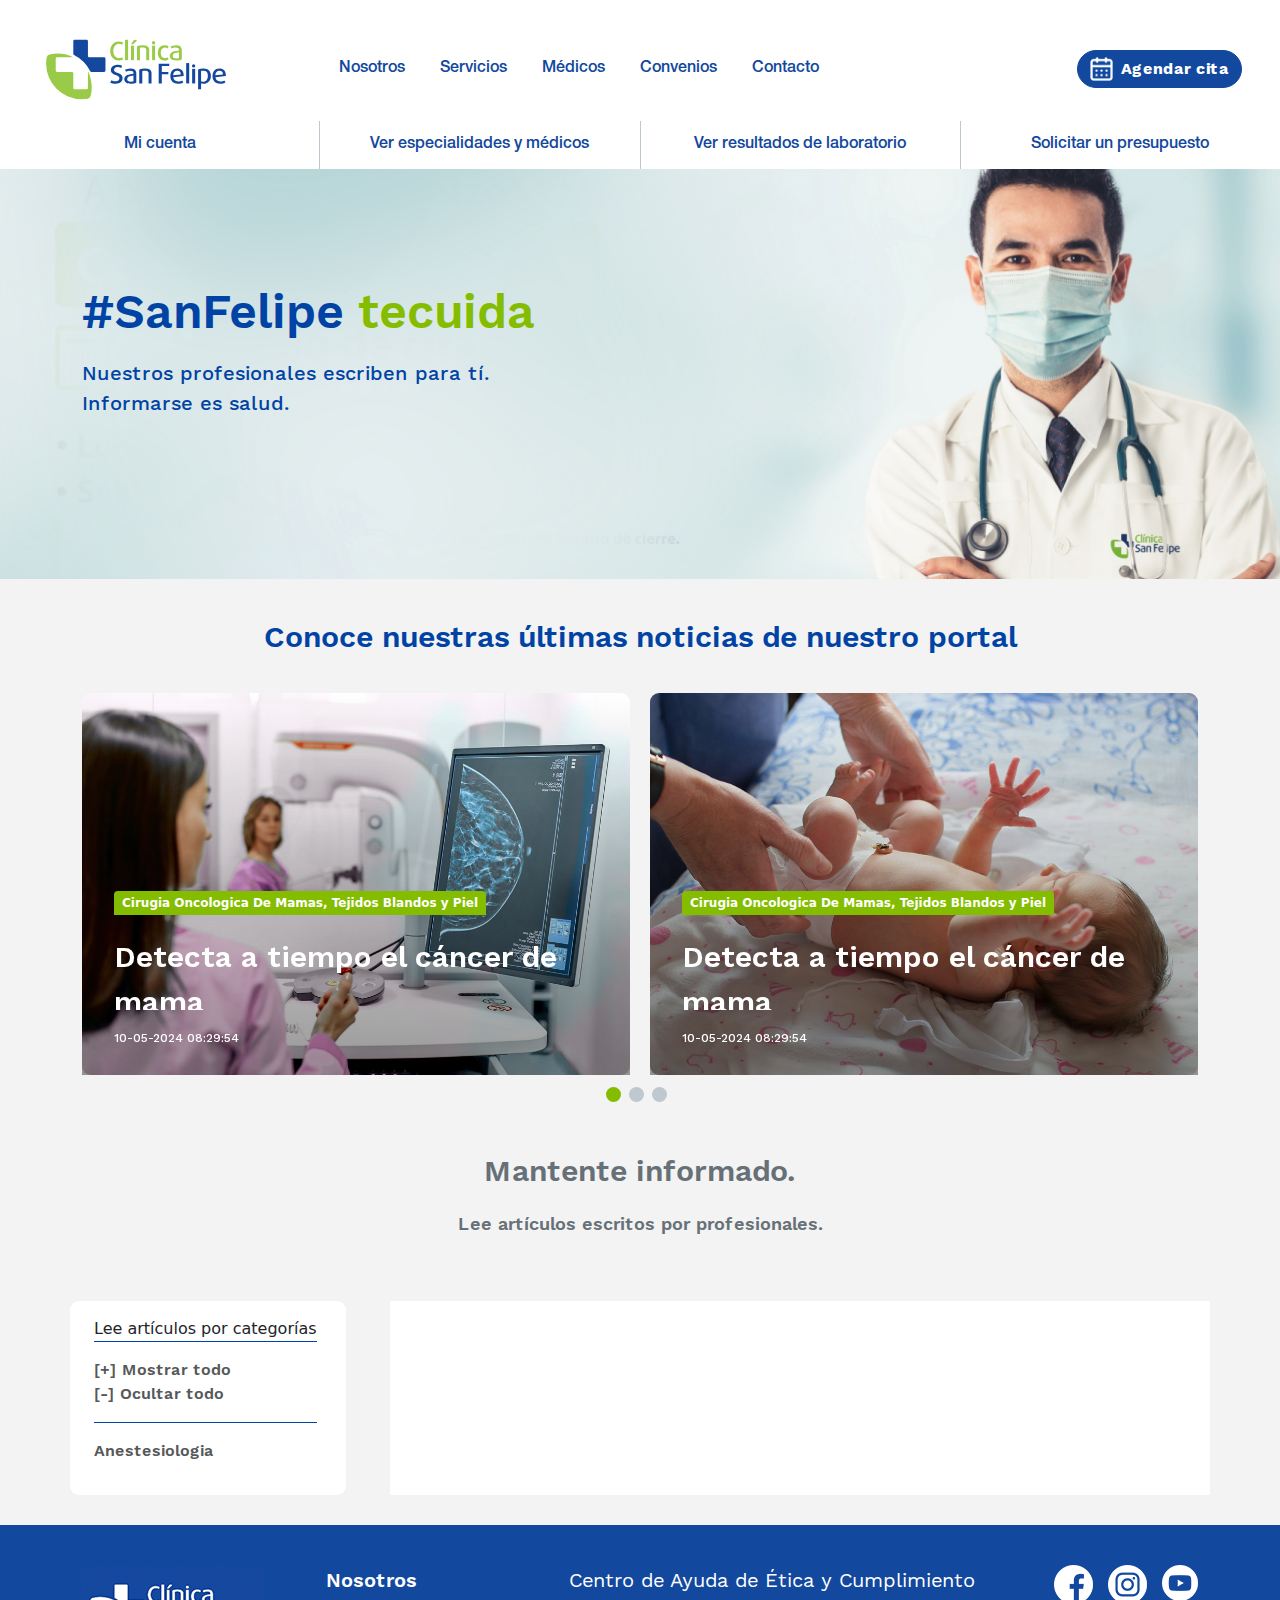
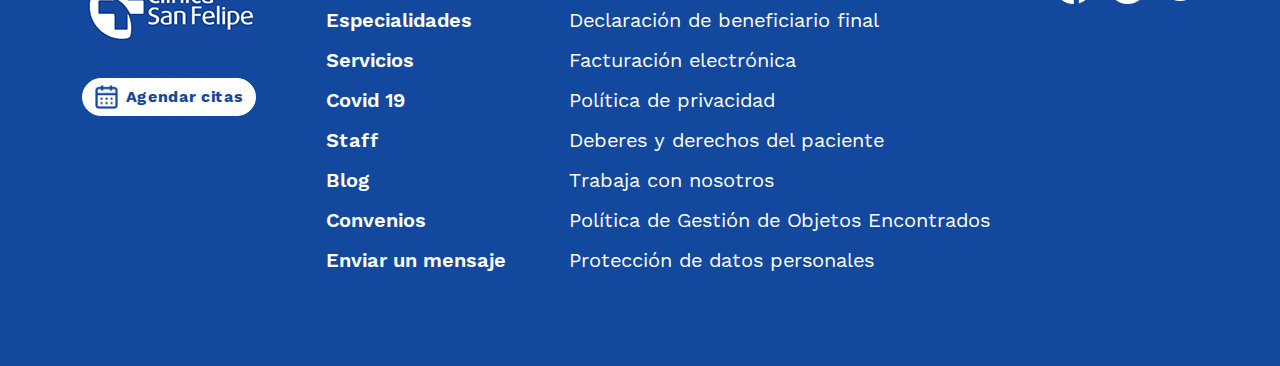
==== commit f0f7af11: "blog" ====
--- a/blog.html
+++ b/blog.html
@@ -231,6 +231,31 @@
             </div>
         </section>
 
+
+         <!-- noticias -->
+         <section class="">
+            <div class="container container-tags">
+                <aside class="d-flex tags">
+                    <ul class="list-tags">
+                        <li>Lee artículos por categorías</li>
+                        <li>
+                            <a href="#" class="colapsar">
+                                <div class="mas">[+] Mostrar todo</div>
+                                <div class="menos">[-] Ocultar todo</div>
+                            </a>
+                        </li>
+                        <li class="tag"><a href="#" class="">Anestesiologia</a></li>
+                    </ul>
+                </aside>
+                <div class="d-flex contenido-servicio bg-white">
+                    
+
+                   
+                </div>
+            </div>
+        </section>
+        <!-- fin noticias -->
+
         
     </div>
 
--- a/css/blog.css
+++ b/css/blog.css
@@ -142,4 +142,175 @@
     font-size: 18px;
     color: #667076;
     font-family: 'Work Sans Semi Bold';
-}+}
+
+.container-tags{
+    padding: 0px 0 30px;
+    display: flex;
+    justify-content: space-between;
+}
+.tags{
+
+    position: sticky;
+    top: 12rem; /* Cambia a 'top: 0;' si quieres que se adhiera a la parte superior */
+
+    background: #ffff;
+    width: 276px;
+    height: fit-content;
+    margin-right: 20px;
+    padding: 1rem 1.5rem 0;
+    border-radius: 9px;
+}
+.tags ul{
+    padding-left: 0;
+}
+.tags ul li{
+    list-style: none;
+}
+.tags ul li:not(:last-child){
+    border-bottom: 1px solid #0043A5;
+}
+.tags ul li a{
+    text-decoration: none;
+
+    font-family: 'Work Sans Semi Bold';
+    color: #565859;
+    padding: 1rem 0;
+    display: block;
+}
+.contenido-servicio{
+    flex-direction: column;
+
+    padding: 1.5rem;
+    width: 820px;
+}
+.contenido-servicio h4{
+    margin-bottom: 10px;
+
+    font-size: 30px;
+    font-family: 'Work Sans Extra Bold';
+    color: #0043A5;
+}
+.contenido-servicio p{
+    font-size: 18px;
+    font-family: 'Work Sans Semi Bold';
+    color: #667076;
+}
+.contenido-servicio ul li{
+    
+    display: flex;
+    align-items: center;
+
+    list-style: none;
+    padding: 1rem;
+    margin-bottom: 5px;
+
+    font-size: 20px;
+    font-family: 'Work Sans Semi Bold';
+    color: #0043A5;
+    background: #F3F3F3;
+}
+.contenido-servicio ul li{
+    gap: 15px;
+}
+.contenido-servicio .list-tag{
+    padding-left: 0;
+}
+.contenido-servicio ul li{
+    
+}
+
+
+@media all and (max-width: 991px){
+    .banner-nosotros{
+        height: 283px;
+        background-position: right;
+    }
+    .banner-nosotros-texto{
+        flex-direction: column;
+        justify-content: center;
+        gap: 5px;
+    
+        width: 100%;
+        height: 100%;
+    }
+    .banner-nosotros-texto h1{
+        font-size: 26px;
+    }
+    .banner-nosotros-texto p{
+        font-size: 14px;
+    }
+    
+    .tags{
+        position: relative;
+        top: 0;
+        width: 100%;
+        padding: 0;
+        margin-bottom: 30px;
+        background-color: transparent;
+    }
+    .list-tags{
+        display: flex;
+        
+    }
+    .tags ul {
+        width: 100%;
+        overflow: auto;
+    }
+    .tags ul li a{
+        white-space: nowrap;
+        padding: 20px;
+        
+        font-size: 14px;
+        font-family: 'Work Sans Extra Bold';
+        color: #84BD00;
+    }
+    .tags ul li{
+        display: flex;
+
+        padding: 0;
+        border-radius: 3px;
+        
+        padding: 0rem .5rem;
+        text-align: center;
+        height: 60px;
+        margin: 0 10px;
+
+        background-color: #ffff;
+        border: 1px solid #84BD00;
+    }
+    .container-tags{
+        padding: 20px 0;
+        flex-direction: column;
+    }
+    .contenido-servicio{
+        width: 100%;
+    }
+
+    .contenido-servicio .item{
+        width: 100%;
+    }
+    
+    .contenido-servicio h4,
+    .contenido-servicio p,
+    .contenido-servicio ul li{
+        font-size: 16px;
+    }
+    
+    .lista-resultado .lista{
+        flex-direction: column;
+        gap: 30px;
+    }
+    .lista-resultado .lista .ctas{
+        justify-content: space-between;
+    }
+    .lista-resultado .lista .descripcion{
+        flex: 1;
+    }
+    .lista-resultado .lista .ctas{
+        flex-direction: row;
+    }
+    .lista-resultado .lista .ctas a{
+        font-size: 14px;
+    }
+}
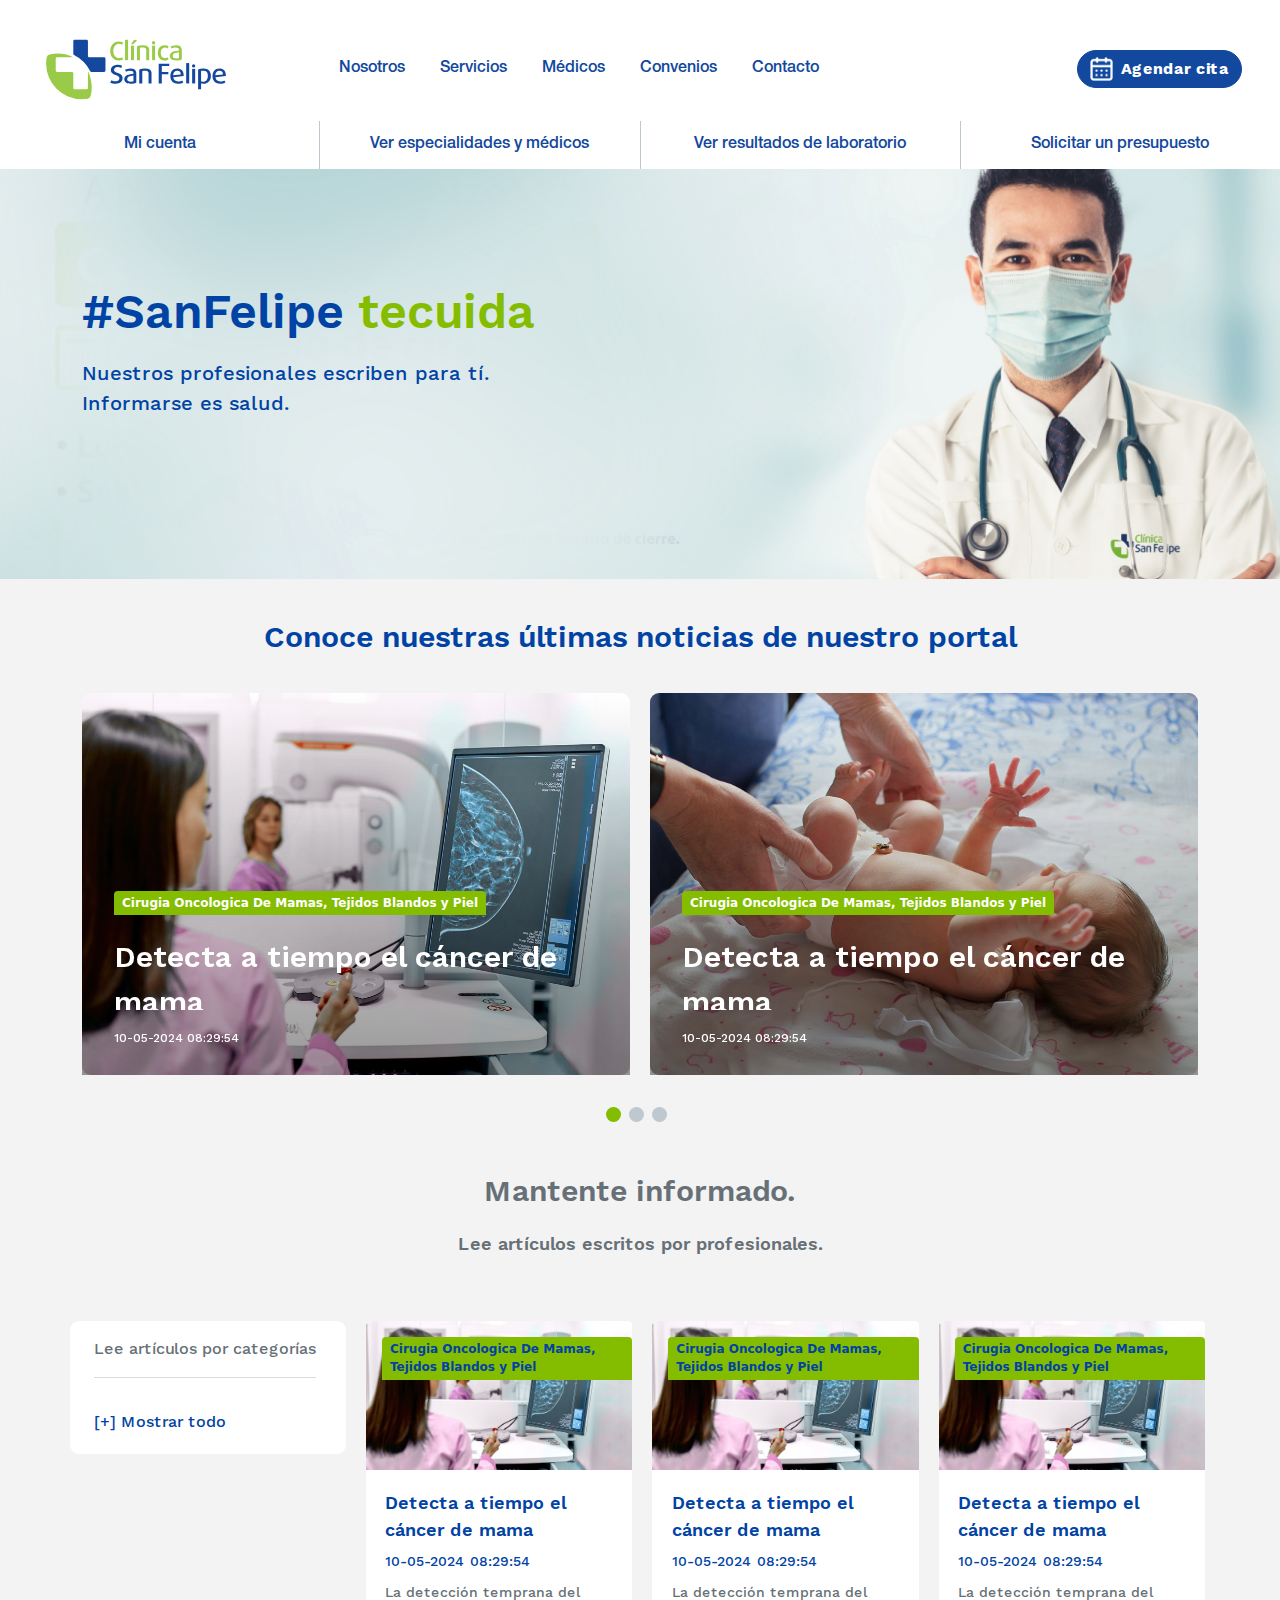
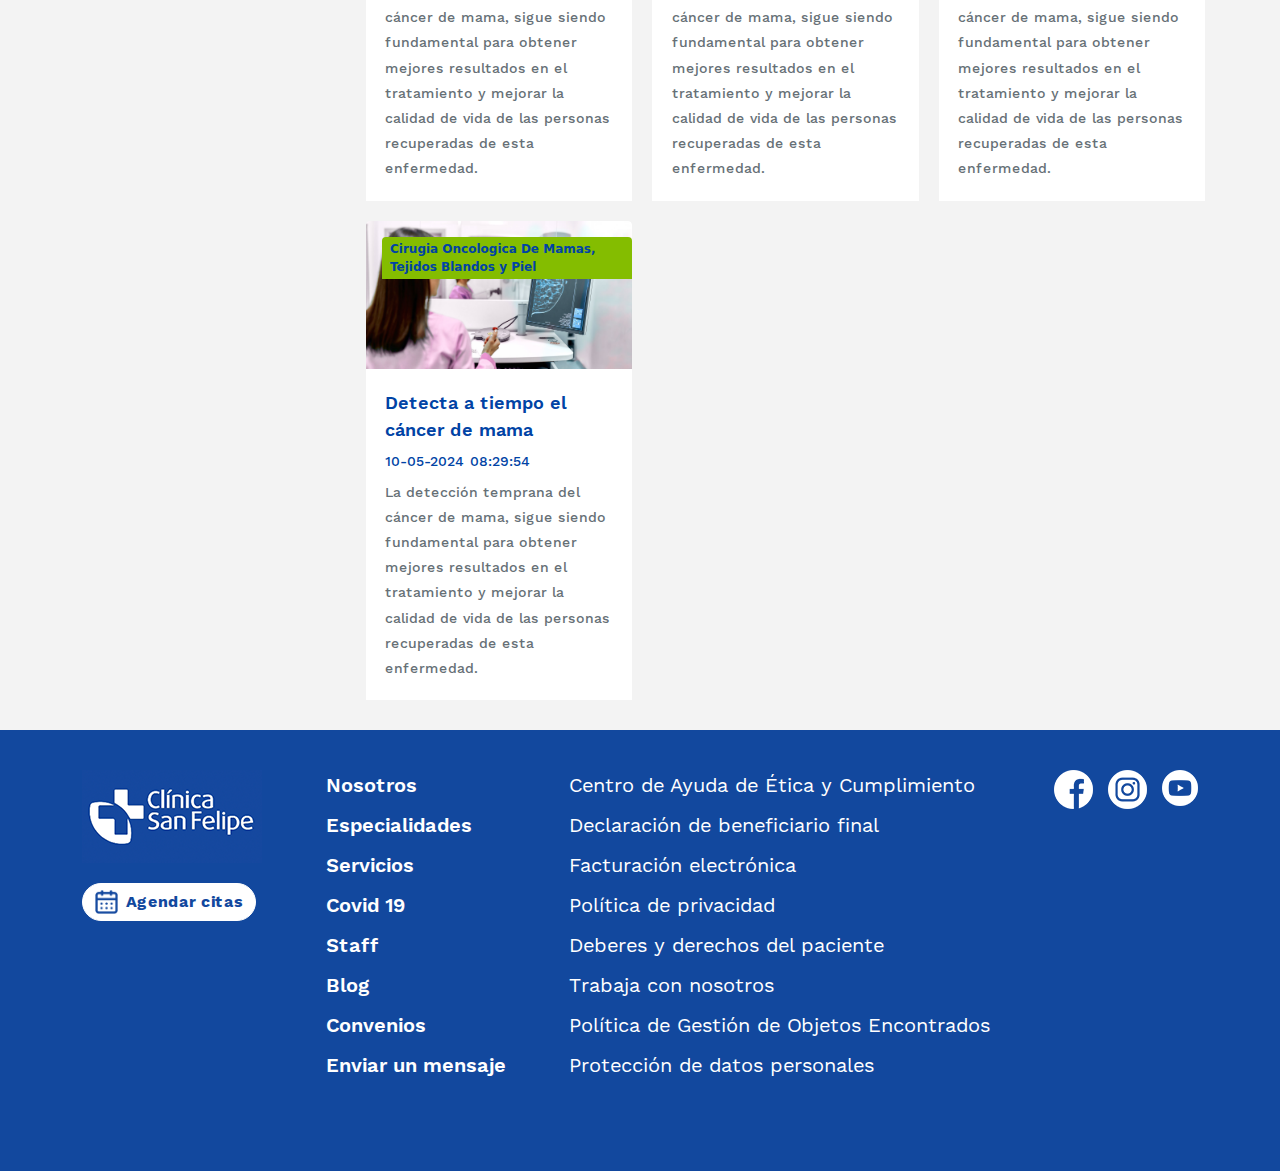
==== commit 9d24e8fe: "blog" ====
--- a/blog.html
+++ b/blog.html
@@ -237,19 +237,111 @@
             <div class="container container-tags">
                 <aside class="d-flex tags">
                     <ul class="list-tags">
-                        <li>Lee artículos por categorías</li>
+                        <li>
+                            Lee artículos por categorías
+                            <hr>
+                        </li>
                         <li>
                             <a href="#" class="colapsar">
                                 <div class="mas">[+] Mostrar todo</div>
-                                <div class="menos">[-] Ocultar todo</div>
+                                <div class="menos ocultar">[-] Ocultar todo</div>
                             </a>
                         </li>
-                        <li class="tag"><a href="#" class="">Anestesiologia</a></li>
+                        <li class="tag ocultar"><a href="#" class="">Anestesiologia</a></li>
+                        <li class="tag ocultar"><a href="#" class="">Cardiologia</a></li>
+                        <li class="tag ocultar"><a href="#" class="">Cardiologia Pediatrica</a></li>
+                        <li class="tag ocultar"><a href="#" class="">Cirugia Cardiovascular Pediatrica</a></li>
                     </ul>
                 </aside>
-                <div class="d-flex contenido-servicio bg-white">
+                <div class="d-flex contenido-items">
                     
-
+                    <a class="d-flex flex-column blog-item" href="">
+                        <div class="tag">
+                            Cirugia Oncologica De Mamas, Tejidos Blandos y Piel
+                        </div>
+                        <div class="d-flex blog-img">
+                            <img src="images/banner-blog-item.jpeg" alt="">
+                        </div>
+                        <div class="d-flex flex-column blog-detalles">
+                            <div class="blog-titulo">
+                                Detecta a tiempo el cáncer de mama
+                            </div>
+                            <div class="blog-fecha">
+                                10-05-2024 08:29:54
+                            </div>
+                            <div class="blog-extracto">
+                                La detección temprana del cáncer de mama, sigue siendo fundamental
+                                 para obtener mejores resultados en el tratamiento y mejorar la 
+                                 calidad de vida de las personas recuperadas de esta enfermedad.
+                            </div>
+                        </div>
+                    </a>
+
+                    <a class="d-flex flex-column blog-item" href="">
+                        <div class="tag">
+                            Cirugia Oncologica De Mamas, Tejidos Blandos y Piel
+                        </div>
+                        <div class="d-flex blog-img">
+                            <img src="images/banner-blog-item.jpeg" alt="">
+                        </div>
+                        <div class="d-flex flex-column blog-detalles">
+                            <div class="blog-titulo">
+                                Detecta a tiempo el cáncer de mama
+                            </div>
+                            <div class="blog-fecha">
+                                10-05-2024 08:29:54
+                            </div>
+                            <div class="blog-extracto">
+                                La detección temprana del cáncer de mama, sigue siendo fundamental
+                                 para obtener mejores resultados en el tratamiento y mejorar la 
+                                 calidad de vida de las personas recuperadas de esta enfermedad.
+                            </div>
+                        </div>
+                    </a>
+
+                    <a class="d-flex flex-column blog-item" href="">
+                        <div class="tag">
+                            Cirugia Oncologica De Mamas, Tejidos Blandos y Piel
+                        </div>
+                        <div class="d-flex blog-img">
+                            <img src="images/banner-blog-item.jpeg" alt="">
+                        </div>
+                        <div class="d-flex flex-column blog-detalles">
+                            <div class="blog-titulo">
+                                Detecta a tiempo el cáncer de mama
+                            </div>
+                            <div class="blog-fecha">
+                                10-05-2024 08:29:54
+                            </div>
+                            <div class="blog-extracto">
+                                La detección temprana del cáncer de mama, sigue siendo fundamental
+                                 para obtener mejores resultados en el tratamiento y mejorar la 
+                                 calidad de vida de las personas recuperadas de esta enfermedad.
+                            </div>
+                        </div>
+                    </a>
+
+                    <a class="d-flex flex-column blog-item" href="">
+                        <div class="tag">
+                            Cirugia Oncologica De Mamas, Tejidos Blandos y Piel
+                        </div>
+                        <div class="d-flex blog-img">
+                            <img src="images/banner-blog-item.jpeg" alt="">
+                        </div>
+                        <div class="d-flex flex-column blog-detalles">
+                            <div class="blog-titulo">
+                                Detecta a tiempo el cáncer de mama
+                            </div>
+                            <div class="blog-fecha">
+                                10-05-2024 08:29:54
+                            </div>
+                            <div class="blog-extracto">
+                                La detección temprana del cáncer de mama, sigue siendo fundamental
+                                 para obtener mejores resultados en el tratamiento y mejorar la 
+                                 calidad de vida de las personas recuperadas de esta enfermedad.
+                            </div>
+                        </div>
+                    </a>
                    
                 </div>
             </div>
--- a/css/blog.css
+++ b/css/blog.css
@@ -123,6 +123,9 @@
 .owl-carousel-ultimas .owl-dots .owl-dot span{
     opacity: 0;
 }
+.owl-carousel-ultimas .owl-nav.disabled+.owl-dots{
+    margin-top: 30px;
+}
 
 .texto-articulos{
     flex-direction: column;
@@ -149,13 +152,19 @@
     display: flex;
     justify-content: space-between;
 }
+.tags .colapsar .ocultar{
+    display: none;
+}
+.tags .list-tags .tag.ocultar{
+    display: none;
+}
 .tags{
 
     position: sticky;
     top: 12rem; /* Cambia a 'top: 0;' si quieres que se adhiera a la parte superior */
 
     background: #ffff;
-    width: 276px;
+    min-width: 276px;
     height: fit-content;
     margin-right: 20px;
     padding: 1rem 1.5rem 0;
@@ -166,58 +175,77 @@
 }
 .tags ul li{
     list-style: none;
-}
-.tags ul li:not(:last-child){
-    border-bottom: 1px solid #0043A5;
+    font-family: 'Work Sans Medium';
+    color: #667076;
 }
 .tags ul li a{
     text-decoration: none;
 
-    font-family: 'Work Sans Semi Bold';
+    font-family: 'Work Sans Medium';
     color: #565859;
     padding: 1rem 0;
     display: block;
 }
-.contenido-servicio{
-    flex-direction: column;
-
-    padding: 1.5rem;
-    width: 820px;
-}
-.contenido-servicio h4{
-    margin-bottom: 10px;
-
-    font-size: 30px;
-    font-family: 'Work Sans Extra Bold';
+.tags ul li a.colapsar{
     color: #0043A5;
-}
-.contenido-servicio p{
+    padding-bottom: 0.25rem;
+}
+
+.contenido-items{
+    gap: 20px;
+    flex-wrap: wrap;
+}
+.blog-item {
+    width: calc( 100%/3 - 15px);
+    position: relative;
+    overflow: hidden;
+    text-decoration: none;
+    
+    border-radius: 4px 4px 0 0;
+}
+.blog-item .tag{
+    position: absolute;
+    left: 1rem;
+    top: 1rem;
+    padding: .2rem .5rem;
+    border-radius: 4px 4px 0px 0px;
+    z-index: 1;
+    font-weight: 600;
+    font-size: 0.75rem;
+
+    background-color: #84bd00;
+    color: #0043A5 !important;
+}
+.blog-item .blog-img{
+    overflow: hidden;
+    border-radius: 4px 4px 0 0;
+}
+.blog-item img{
+    overflow: hidden;
+    width: 100%;
+}
+.blog-item .blog-detalles{
+    gap: 8px;
+    padding: 1.2rem 1.2rem;
+
+    background-color: #fff;
+}
+.blog-item .blog-detalles .blog-titulo,
+.blog-item .blog-detalles .blog-fecha{
+    color: #0043A5;
+}
+.blog-item .blog-detalles .blog-extracto{
+    color: #667076;
+    line-height: 1.8;
+}
+.blog-item .blog-detalles .blog-titulo{
     font-size: 18px;
     font-family: 'Work Sans Semi Bold';
-    color: #667076;
-}
-.contenido-servicio ul li{
-    
-    display: flex;
-    align-items: center;
-
-    list-style: none;
-    padding: 1rem;
-    margin-bottom: 5px;
-
-    font-size: 20px;
-    font-family: 'Work Sans Semi Bold';
-    color: #0043A5;
-    background: #F3F3F3;
-}
-.contenido-servicio ul li{
-    gap: 15px;
-}
-.contenido-servicio .list-tag{
-    padding-left: 0;
-}
-.contenido-servicio ul li{
-    
+}
+.blog-item .blog-detalles .blog-extracto,
+.blog-item .blog-detalles .blog-fecha{
+    font-size: 14px;
+    font-family: 'Work Sans Medium';
 }
 
 
@@ -242,75 +270,17 @@
     }
     
     .tags{
+        display: none !important;
+    }
+    
+
+    .blog-item {
+        width: 100%;
         position: relative;
-        top: 0;
-        width: 100%;
-        padding: 0;
-        margin-bottom: 30px;
-        background-color: transparent;
-    }
-    .list-tags{
-        display: flex;
+        overflow: hidden;
+        text-decoration: none;
         
-    }
-    .tags ul {
-        width: 100%;
-        overflow: auto;
-    }
-    .tags ul li a{
-        white-space: nowrap;
-        padding: 20px;
-        
-        font-size: 14px;
-        font-family: 'Work Sans Extra Bold';
-        color: #84BD00;
-    }
-    .tags ul li{
-        display: flex;
-
-        padding: 0;
-        border-radius: 3px;
-        
-        padding: 0rem .5rem;
-        text-align: center;
-        height: 60px;
-        margin: 0 10px;
-
-        background-color: #ffff;
-        border: 1px solid #84BD00;
-    }
-    .container-tags{
-        padding: 20px 0;
-        flex-direction: column;
-    }
-    .contenido-servicio{
-        width: 100%;
-    }
-
-    .contenido-servicio .item{
-        width: 100%;
-    }
-    
-    .contenido-servicio h4,
-    .contenido-servicio p,
-    .contenido-servicio ul li{
-        font-size: 16px;
-    }
-    
-    .lista-resultado .lista{
-        flex-direction: column;
-        gap: 30px;
-    }
-    .lista-resultado .lista .ctas{
-        justify-content: space-between;
-    }
-    .lista-resultado .lista .descripcion{
-        flex: 1;
-    }
-    .lista-resultado .lista .ctas{
-        flex-direction: row;
-    }
-    .lista-resultado .lista .ctas a{
-        font-size: 14px;
-    }
-}
+        border-radius: 4px 4px 0 0;
+    }
+
+}
